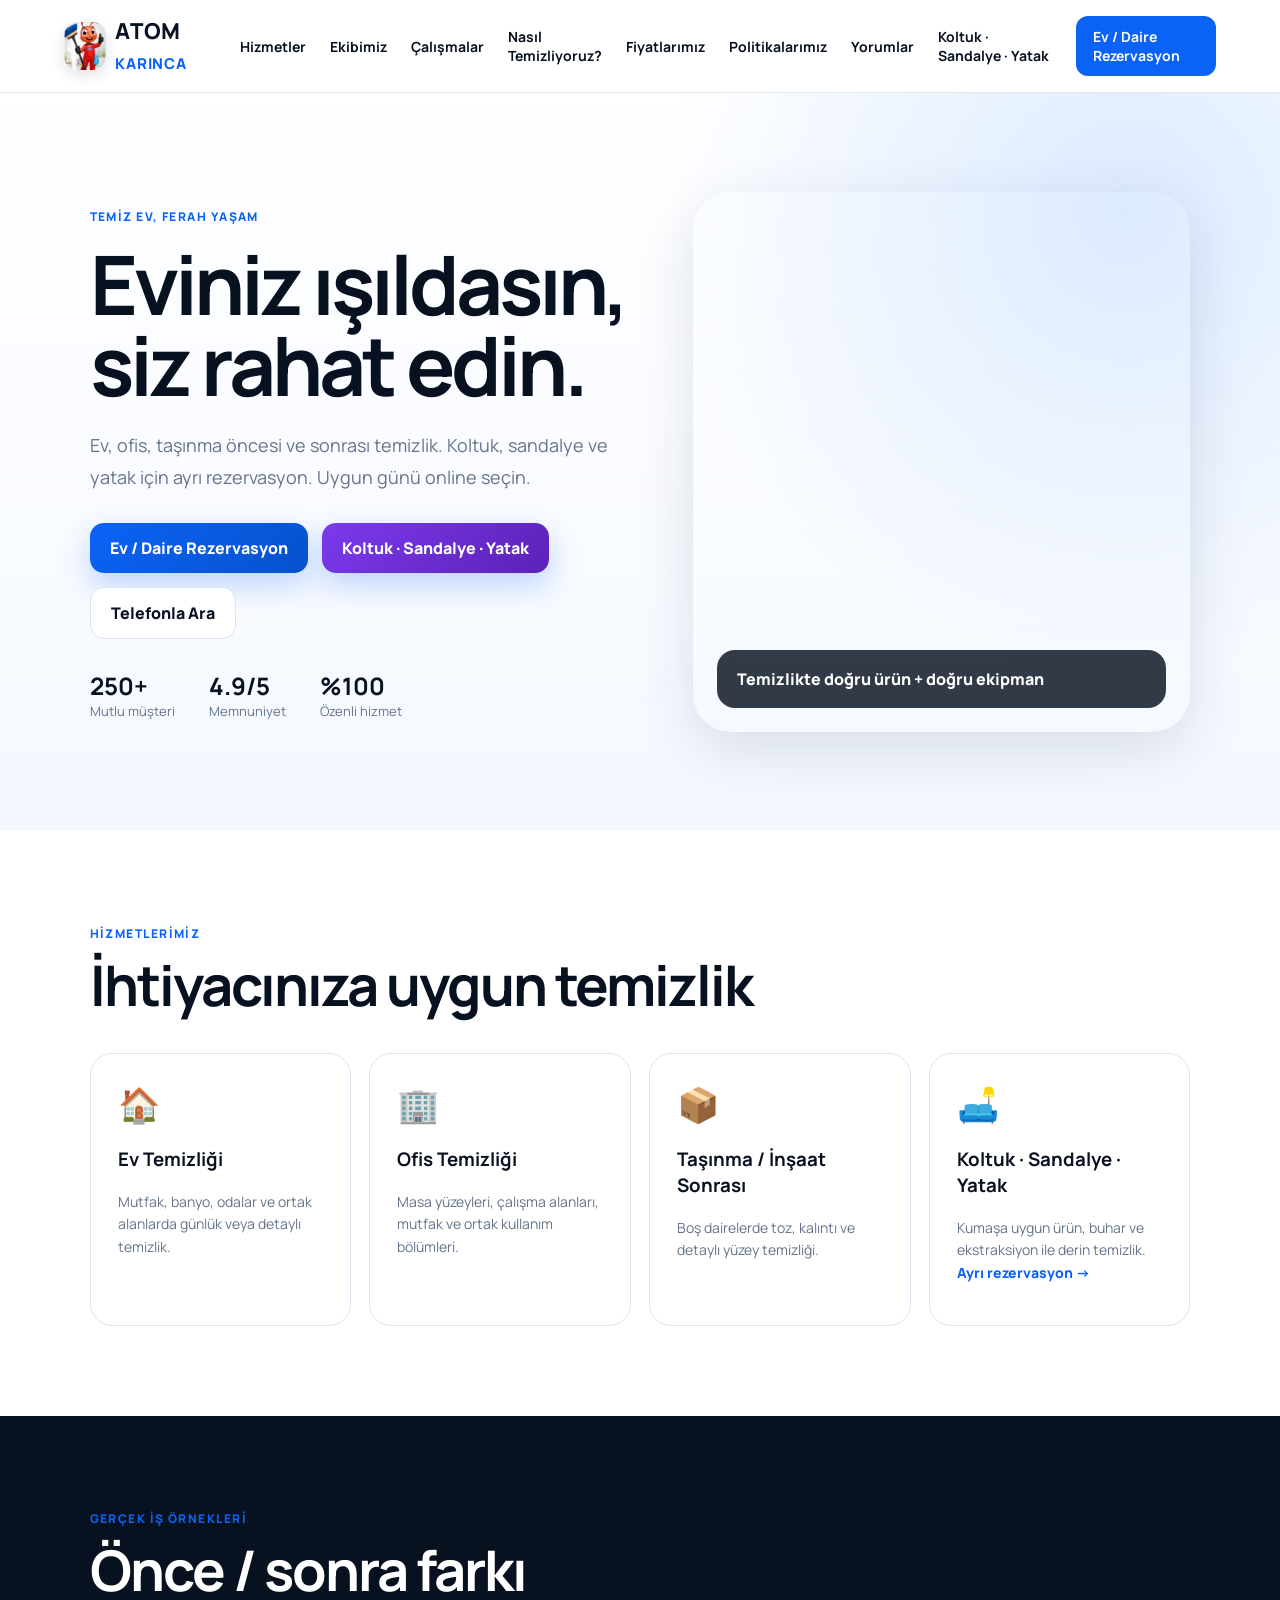
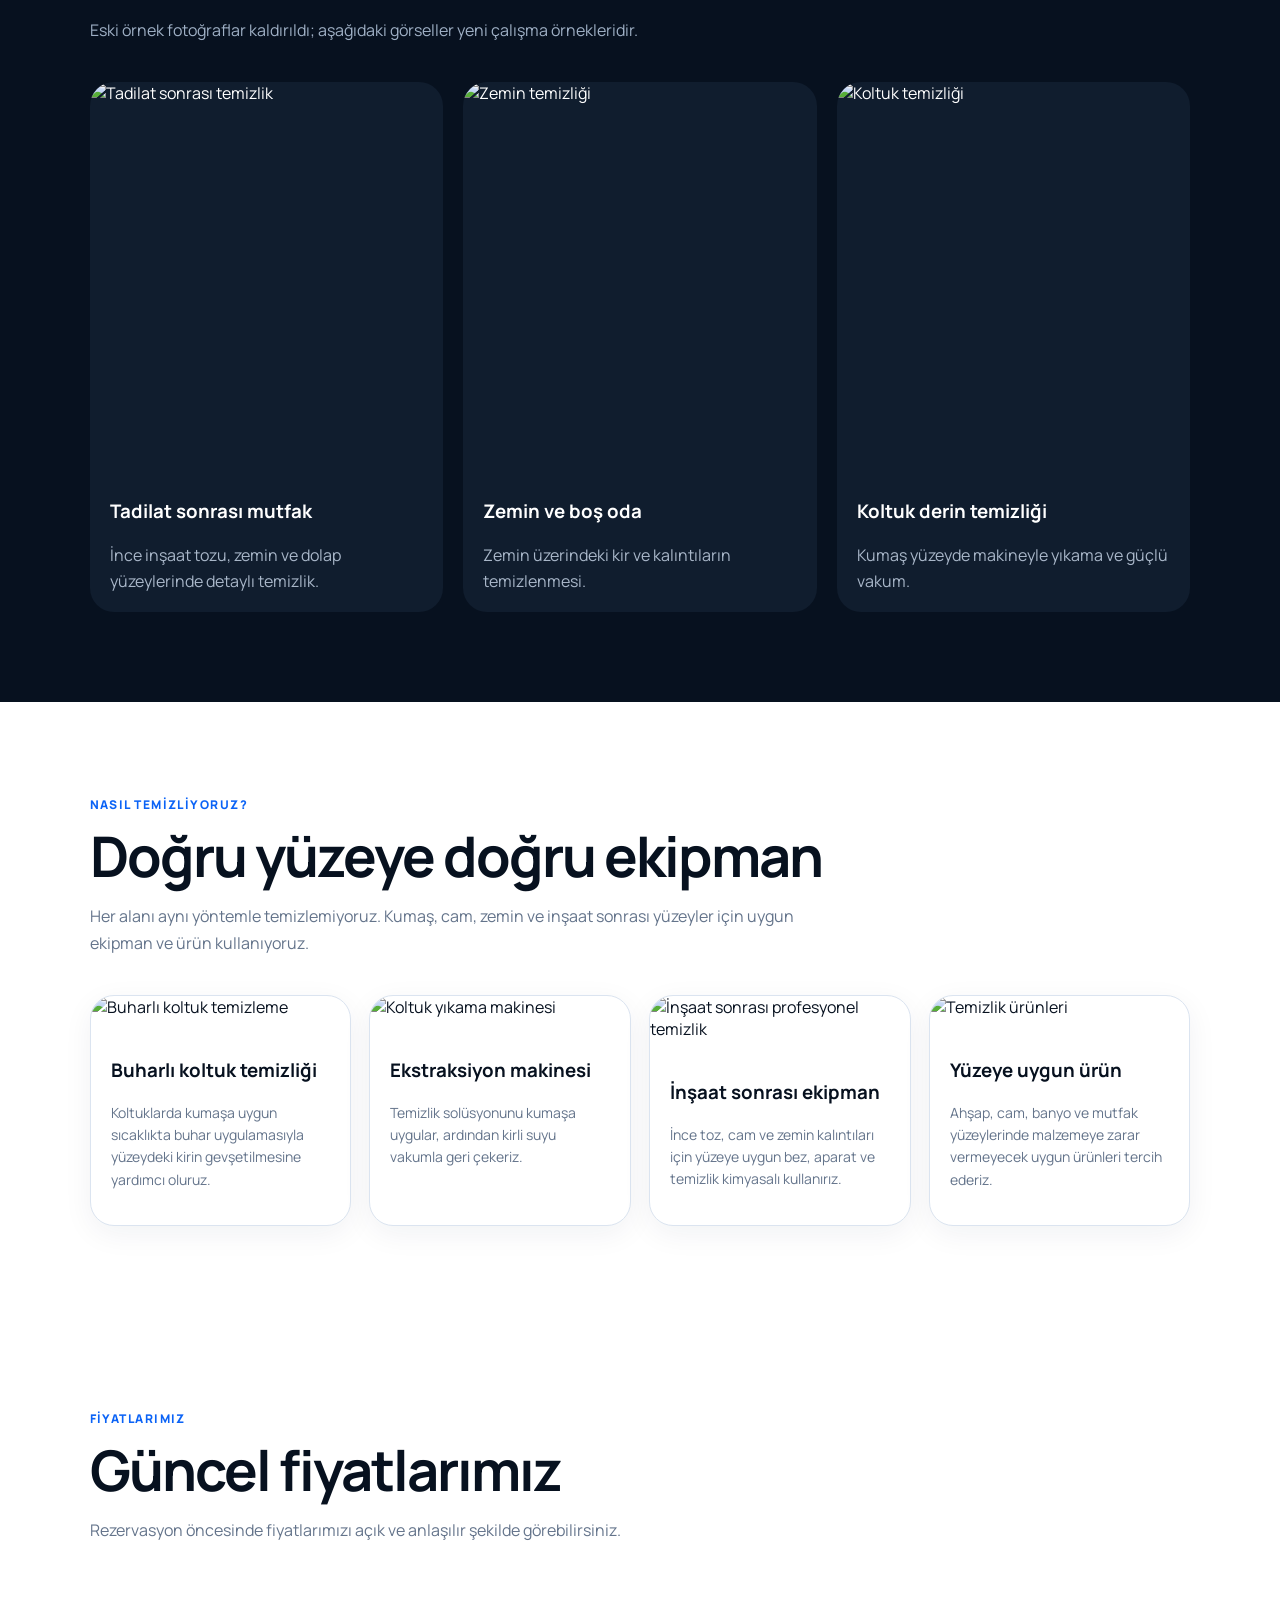
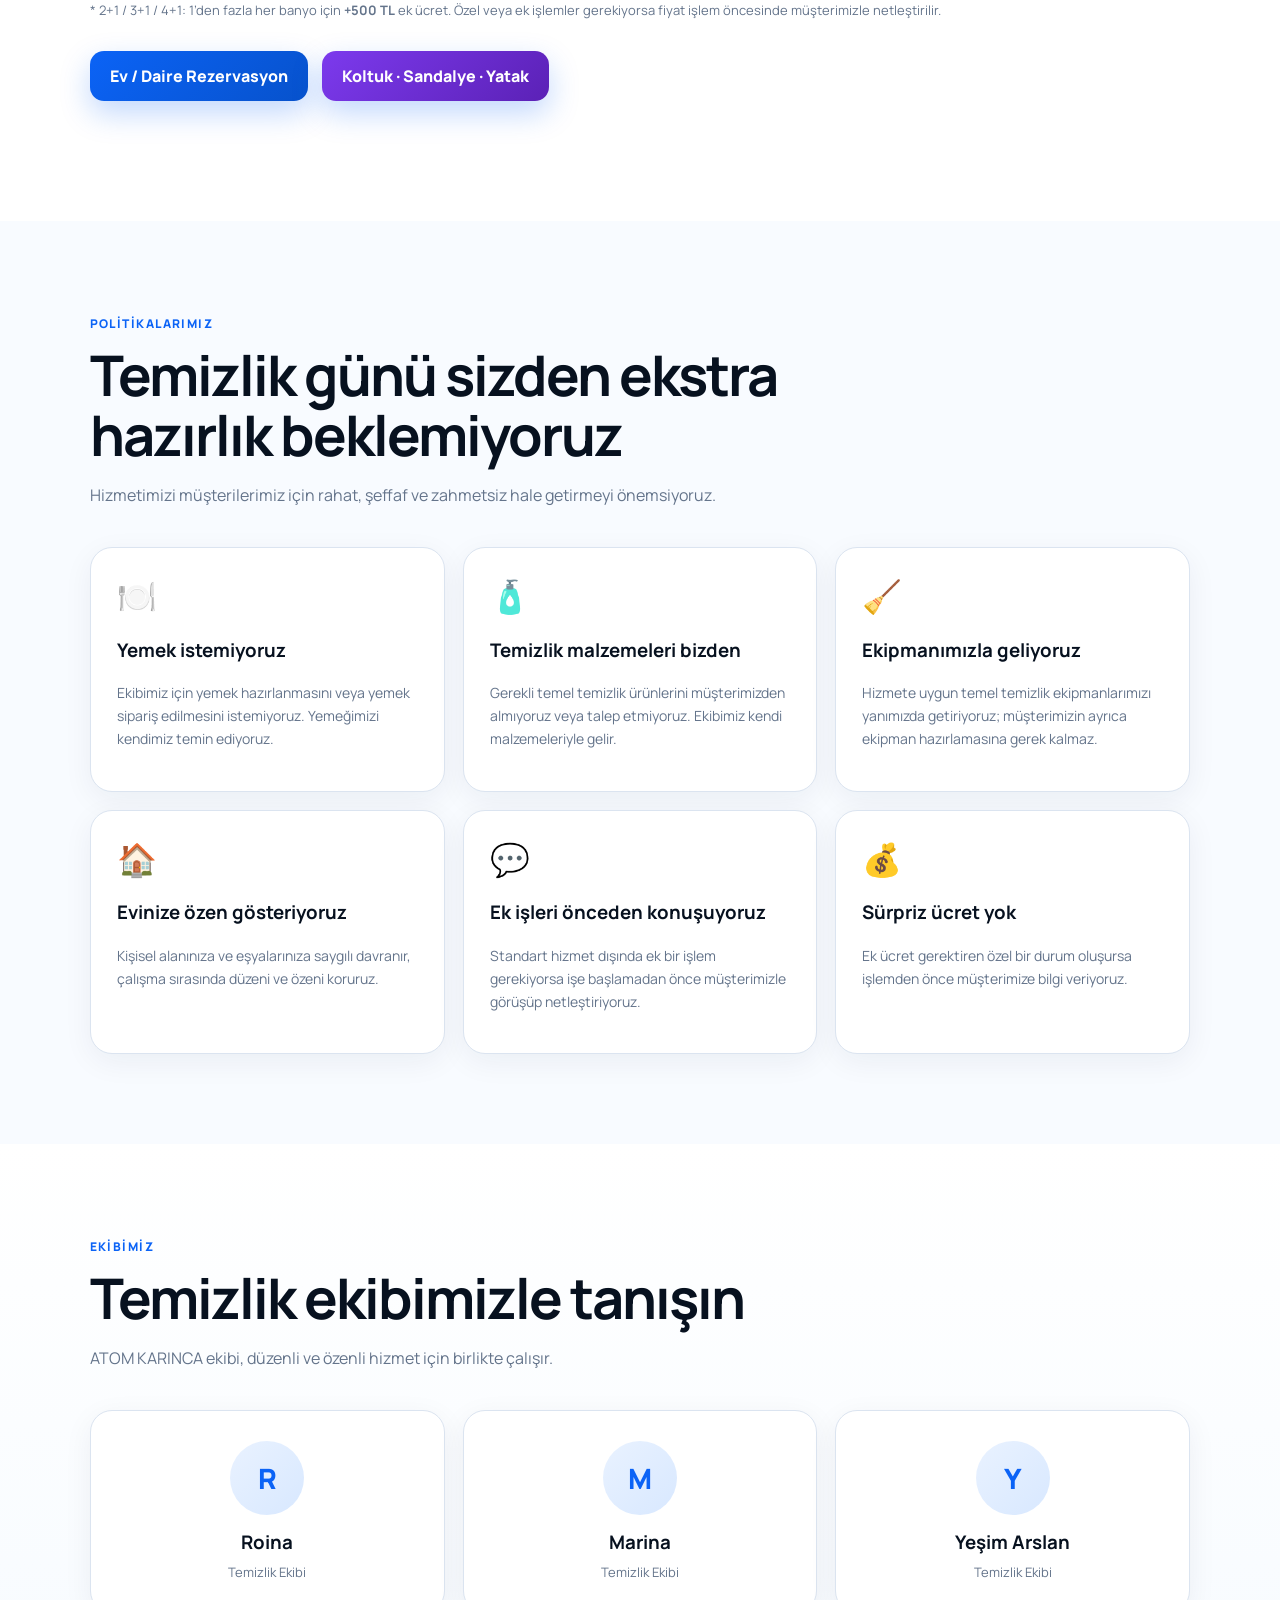
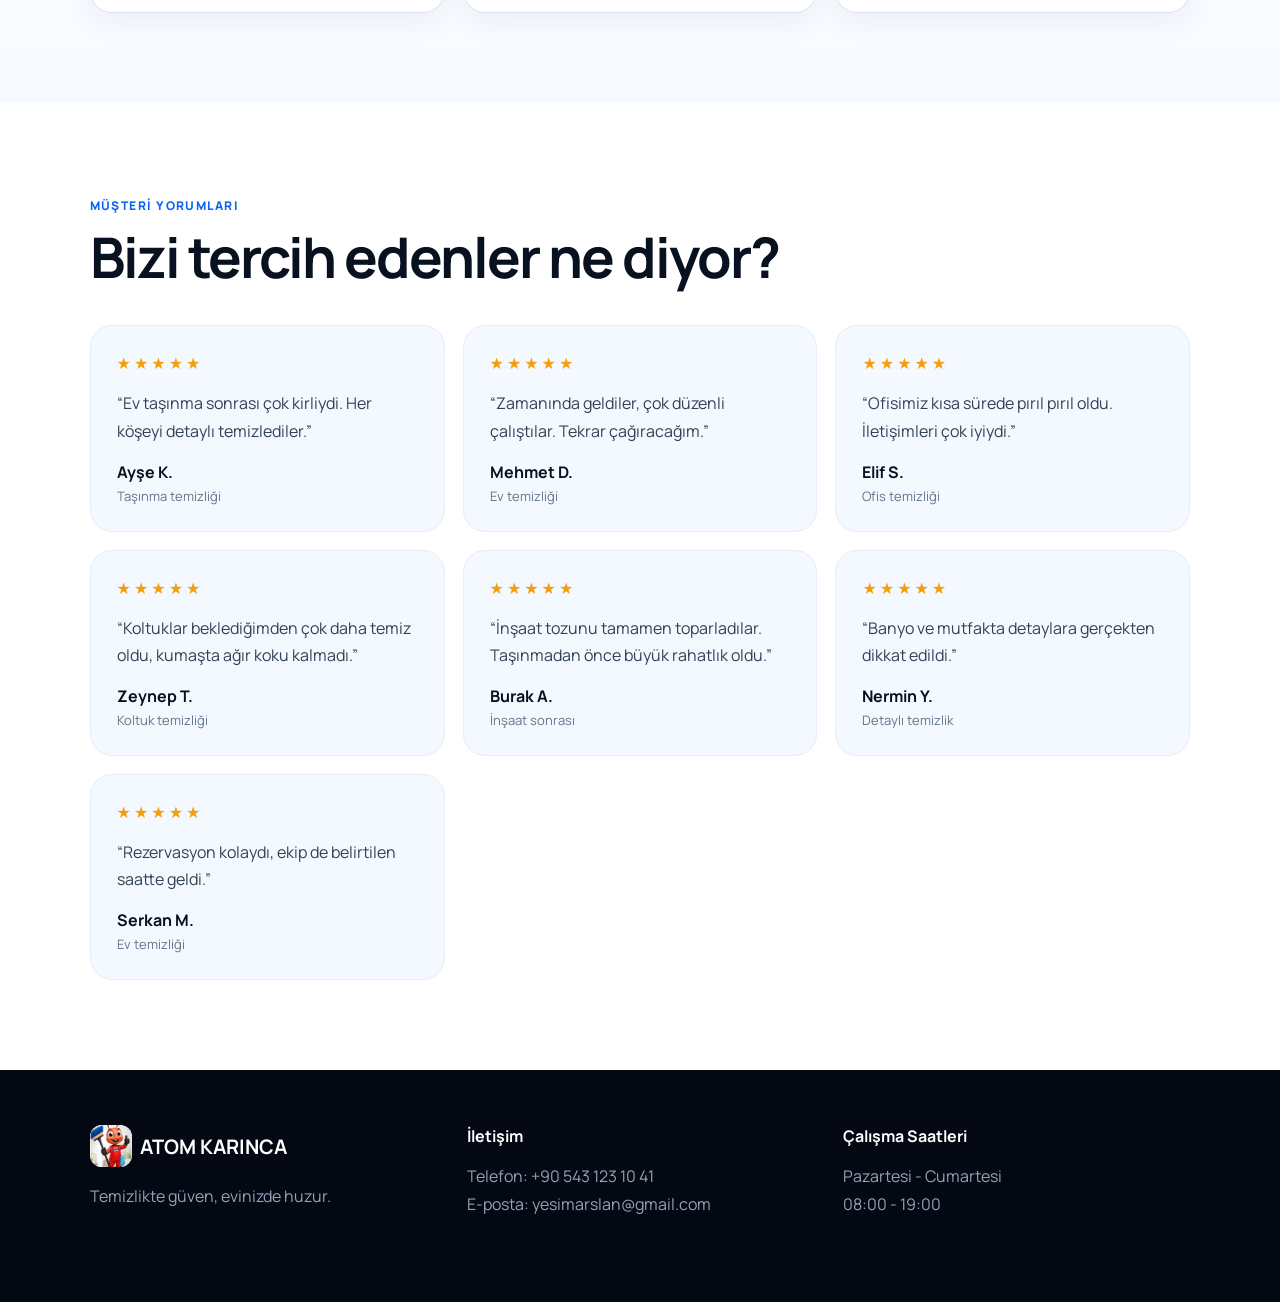
==== index.html @ c6d44c8f "first commit" ====
<!doctype html>
<html lang="tr">
<head>
<meta charset="utf-8"><meta name="viewport" content="width=device-width,initial-scale=1">
<title>ATOM | Profesyonel Temizlik</title>
<link rel="preconnect" href="https://fonts.googleapis.com"><link rel="preconnect" href="https://fonts.gstatic.com" crossorigin>
<link href="https://fonts.googleapis.com/css2?family=Manrope:wght@400;500;600;700;800&display=swap" rel="stylesheet">
<link rel="stylesheet" href="styles.css">
</head>
<body>
<div class="site-loader"><div class="loader-clean"><span class="bubble b1"></span><span class="bubble b2"></span><span class="bubble b3"></span><div class="loader-icon">🫧🧹</div></div><div class="loader-text">ATOM hazırlanıyor</div></div>
<header class="topbar">
<a class="brand" href="index.html"><img class="brand-ant" src="atom-karinca-mascot.png" alt="Karınca maskotu"><span>ATOM <span class="brand-karinca">KARINCA</span></span></a>
<button class="menu-btn" id="menuBtn" type="button" aria-label="Menüyü aç" aria-expanded="false" aria-controls="navMenu"><span class="hamburger-icon">☰</span></button>
<nav id="navMenu"><a href="#hizmetler">Hizmetler</a><a href="#ekibimiz">Ekibimiz</a><a href="#ornekler">Çalışmalar</a><a href="#ekipman">Nasıl Temizliyoruz?</a><a href="#fiyatlar">Fiyatlarımız</a><a href="#politikalar">Politikalarımız</a><a href="#yorumlar">Yorumlar</a><a href="mobilya-rezervasyon.html">Koltuk · Sandalye · Yatak</a><a class="nav-cta" href="rezervasyon.html">Ev / Daire Rezervasyon</a></nav>
</header>

<main>
<section class="hero">
<div>
<span class="eyebrow">Temiz ev, ferah yaşam</span>
<h1>Eviniz ışıldasın, siz rahat edin.</h1>
<p>Ev, ofis, taşınma öncesi ve sonrası temizlik. Koltuk, sandalye ve yatak için ayrı rezervasyon. Uygun günü online seçin.</p>
<div class="hero-actions"><a class="btn primary" href="rezervasyon.html">Ev / Daire Rezervasyon</a><a class="btn primary" href="mobilya-rezervasyon.html" style="background:linear-gradient(135deg,#7c3aed,#5b21b6)">Koltuk · Sandalye · Yatak</a><a class="btn ghost" href="tel:+905431231041">Telefonla Ara</a></div>
<div class="hero-stats"><div><strong>250+</strong><span>Mutlu müşteri</span></div><div><strong>4.9/5</strong><span>Memnuniyet</span></div><div><strong>%100</strong><span>Özenli hizmet</span></div></div>
</div>
<div class="hero-photo"></div>
</section>

<section class="section" id="hizmetler">
<div class="section-head"><span class="eyebrow">Hizmetlerimiz</span><h2>İhtiyacınıza uygun temizlik</h2></div>
<div class="cards">
<article class="service-card"><span>🏠</span><h3>Ev Temizliği</h3><p>Mutfak, banyo, odalar ve ortak alanlarda günlük veya detaylı temizlik.</p></article>
<article class="service-card"><span>🏢</span><h3>Ofis Temizliği</h3><p>Masa yüzeyleri, çalışma alanları, mutfak ve ortak kullanım bölümleri.</p></article>
<article class="service-card"><span>📦</span><h3>Taşınma / İnşaat Sonrası</h3><p>Boş dairelerde toz, kalıntı ve detaylı yüzey temizliği.</p></article>
<article class="service-card"><span>🛋️</span><h3>Koltuk · Sandalye · Yatak</h3><p>Kumaşa uygun ürün, buhar ve ekstraksiyon ile derin temizlik. <a href="mobilya-rezervasyon.html" style="color:var(--blue);font-weight:800">Ayrı rezervasyon →</a></p></article>
</div>
</section>

<section class="section dark" id="ornekler">
<div class="section-head"><span class="eyebrow">Gerçek iş örnekleri</span><h2>Önce / sonra farkı</h2><p>Eski örnek fotoğraflar kaldırıldı; aşağıdaki görseller yeni çalışma örnekleridir.</p></div>
<div class="work-grid" id="dynamicGallery">
<article class="work-card"><img src="https://kocaelidekorasyon.com.tr/wp-content/uploads/tadilat-sonrasi-temizlik-ankara-sr-temizlik-3.jpg" alt="Tadilat sonrası temizlik"><div><h3>Tadilat sonrası mutfak</h3><p>İnce inşaat tozu, zemin ve dolap yüzeylerinde detaylı temizlik.</p></div></article>
<article class="work-card"><img src="https://www.tokattemizlik.com/trex/assets/img/hizmetler/2652721784.jpg" alt="Zemin temizliği"><div><h3>Zemin ve boş oda</h3><p>Zemin üzerindeki kir ve kalıntıların temizlenmesi.</p></div></article>
<article class="work-card"><img src="https://www.asyakoltukyikama.com.tr/wp-content/uploads/2024/10/duzce-mahalle-koltuk-yikama.jpg" alt="Koltuk temizliği"><div><h3>Koltuk derin temizliği</h3><p>Kumaş yüzeyde makineyle yıkama ve güçlü vakum.</p></div></article>
</div>
</section>

<section class="section" id="ekipman">
<div class="section-head"><span class="eyebrow">Nasıl temizliyoruz?</span><h2>Doğru yüzeye doğru ekipman</h2><p>Her alanı aynı yöntemle temizlemiyoruz. Kumaş, cam, zemin ve inşaat sonrası yüzeyler için uygun ekipman ve ürün kullanıyoruz.</p></div>
<div class="method-grid">
<article class="method-card"><img src="https://www.ucnoktatemizlik.com/upload/icerik/buharli-kopuklu-koltuk-yikama-16226280f1f5a8.jpeg" alt="Buharlı koltuk temizleme"><div><h3>Buharlı koltuk temizliği</h3><p>Koltuklarda kumaşa uygun sıcaklıkta buhar uygulamasıyla yüzeydeki kirin gevşetilmesine yardımcı oluruz.</p></div></article>
<article class="method-card"><img src="https://www.asyakoltukyikama.com.tr/wp-content/uploads/2024/10/duzce-mahalle-koltuk-yikama.jpg" alt="Koltuk yıkama makinesi"><div><h3>Ekstraksiyon makinesi</h3><p>Temizlik solüsyonunu kumaşa uygular, ardından kirli suyu vakumla geri çekeriz.</p></div></article>
<article class="method-card"><img src="https://www.denizlimiratemizlik.com.tr/Resimler/insaat-sonrasi-temizlik3.jpg" alt="İnşaat sonrası profesyonel temizlik"><div><h3>İnşaat sonrası ekipman</h3><p>İnce toz, cam ve zemin kalıntıları için yüzeye uygun bez, aparat ve temizlik kimyasalı kullanırız.</p></div></article>
<article class="method-card"><img src="https://www.klineks.com/folder/86/news/big/4-1-dort-adimda-kolay-ev-temizligi-nasil-olur.jpg" alt="Temizlik ürünleri"><div><h3>Yüzeye uygun ürün</h3><p>Ahşap, cam, banyo ve mutfak yüzeylerinde malzemeye zarar vermeyecek uygun ürünleri tercih ederiz.</p></div></article>
</div>
</section>


<section class="section" id="fiyatlar">
<div class="section-head"><span class="eyebrow">Fiyatlarımız</span><h2>Güncel fiyatlarımız</h2><p>Rezervasyon öncesinde fiyatlarımızı açık ve anlaşılır şekilde görebilirsiniz.</p></div>
<div class="price-grid" id="dynamicPriceGrid"></div><p class="price-note">* 2+1 / 3+1 / 4+1: 1’den fazla her banyo için <strong>+500 TL</strong> ek ücret. Özel veya ek işlemler gerekiyorsa fiyat işlem öncesinde müşterimizle netleştirilir.</p>
<div class="hero-actions"><a class="btn primary" href="rezervasyon.html">Ev / Daire Rezervasyon</a><a class="btn primary" href="mobilya-rezervasyon.html" style="background:linear-gradient(135deg,#7c3aed,#5b21b6)">Koltuk · Sandalye · Yatak</a></div></section>

<section class="section policies-section" id="politikalar">
<div class="section-head"><span class="eyebrow">Politikalarımız</span><h2>Temizlik günü sizden ekstra hazırlık beklemiyoruz</h2><p>Hizmetimizi müşterilerimiz için rahat, şeffaf ve zahmetsiz hale getirmeyi önemsiyoruz.</p></div>
<div class="policy-grid">
<article class="policy-card"><span>🍽️</span><h3>Yemek istemiyoruz</h3><p>Ekibimiz için yemek hazırlanmasını veya yemek sipariş edilmesini istemiyoruz. Yemeğimizi kendimiz temin ediyoruz.</p></article>
<article class="policy-card"><span>🧴</span><h3>Temizlik malzemeleri bizden</h3><p>Gerekli temel temizlik ürünlerini müşterimizden almıyoruz veya talep etmiyoruz. Ekibimiz kendi malzemeleriyle gelir.</p></article>
<article class="policy-card"><span>🧹</span><h3>Ekipmanımızla geliyoruz</h3><p>Hizmete uygun temel temizlik ekipmanlarımızı yanımızda getiriyoruz; müşterimizin ayrıca ekipman hazırlamasına gerek kalmaz.</p></article>
<article class="policy-card"><span>🏠</span><h3>Evinize özen gösteriyoruz</h3><p>Kişisel alanınıza ve eşyalarınıza saygılı davranır, çalışma sırasında düzeni ve özeni koruruz.</p></article>
<article class="policy-card"><span>💬</span><h3>Ek işleri önceden konuşuyoruz</h3><p>Standart hizmet dışında ek bir işlem gerekiyorsa işe başlamadan önce müşterimizle görüşüp netleştiriyoruz.</p></article>
<article class="policy-card"><span>💰</span><h3>Sürpriz ücret yok</h3><p>Ek ücret gerektiren özel bir durum oluşursa işlemden önce müşterimize bilgi veriyoruz.</p></article>
</div></section>


<section class="section team-section" id="ekibimiz">
<div class="section-head"><span class="eyebrow">Ekibimiz</span><h2>Temizlik ekibimizle tanışın</h2><p>ATOM KARINCA ekibi, düzenli ve özenli hizmet için birlikte çalışır.</p></div>
<div class="team-grid" id="dynamicTeam">
<article class="team-card"><div class="team-avatar">R</div><h3>Roina</h3><span>Temizlik Ekibi</span></article>
<article class="team-card"><div class="team-avatar">M</div><h3>Marina</h3><span>Temizlik Ekibi</span></article>
<article class="team-card"><div class="team-avatar">Y</div><h3>Yeşim Arslan</h3><span>Temizlik Ekibi</span></article>
</div>
</section>

<section class="section" id="yorumlar">
<div class="section-head"><span class="eyebrow">Müşteri yorumları</span><h2>Bizi tercih edenler ne diyor?</h2></div>
<div class="reviews">
<article><div class="stars">★★★★★</div><p>“Ev taşınma sonrası çok kirliydi. Her köşeyi detaylı temizlediler.”</p><strong>Ayşe K.</strong><span>Taşınma temizliği</span></article>
<article><div class="stars">★★★★★</div><p>“Zamanında geldiler, çok düzenli çalıştılar. Tekrar çağıracağım.”</p><strong>Mehmet D.</strong><span>Ev temizliği</span></article>
<article><div class="stars">★★★★★</div><p>“Ofisimiz kısa sürede pırıl pırıl oldu. İletişimleri çok iyiydi.”</p><strong>Elif S.</strong><span>Ofis temizliği</span></article>
<article><div class="stars">★★★★★</div><p>“Koltuklar beklediğimden çok daha temiz oldu, kumaşta ağır koku kalmadı.”</p><strong>Zeynep T.</strong><span>Koltuk temizliği</span></article>
<article><div class="stars">★★★★★</div><p>“İnşaat tozunu tamamen toparladılar. Taşınmadan önce büyük rahatlık oldu.”</p><strong>Burak A.</strong><span>İnşaat sonrası</span></article>
<article><div class="stars">★★★★★</div><p>“Banyo ve mutfakta detaylara gerçekten dikkat edildi.”</p><strong>Nermin Y.</strong><span>Detaylı temizlik</span></article>
<article><div class="stars">★★★★★</div><p>“Rezervasyon kolaydı, ekip de belirtilen saatte geldi.”</p><strong>Serkan M.</strong><span>Ev temizliği</span></article>
</div>
</section>
</main>

<footer>
<div><strong class="footer-brand"><img class="footer-ant" src="atom-karinca-mascot.png" alt="Karınca maskotu">ATOM KARINCA</strong><p>Temizlikte güven, evinizde huzur.</p></div>
<div><strong>İletişim</strong><p>Telefon: +90 543 123 10 41<br>E-posta: yesimarslan@gmail.com</p></div>
<div><strong>Çalışma Saatleri</strong><p>Pazartesi - Cumartesi<br>08:00 - 19:00</p></div>
</footer>
<script>
const menuBtn=document.getElementById('menuBtn');
const navMenu=document.getElementById('navMenu');
const hamburgerIcon=menuBtn.querySelector('.hamburger-icon');

function setMobileMenu(open){
  navMenu.classList.toggle('open',open);
  menuBtn.classList.toggle('is-open',open);
  hamburgerIcon.textContent=open?'✕':'☰';
  menuBtn.setAttribute('aria-expanded',open?'true':'false');
  menuBtn.setAttribute('aria-label',open?'Menüyü kapat':'Menüyü aç');
}

menuBtn.addEventListener('click',()=>setMobileMenu(!navMenu.classList.contains('open')));
navMenu.querySelectorAll('a').forEach(link=>link.addEventListener('click',()=>setMobileMenu(false)));
document.addEventListener('keydown',e=>{if(e.key==='Escape')setMobileMenu(false)});
</script>
<script src="config.js"></script><script src="effects.js"></script>
<script type="module">
import { initializeApp } from "https://www.gstatic.com/firebasejs/12.17.1/firebase-app.js";
import { getDatabase, ref, onValue } from "https://www.gstatic.com/firebasejs/12.17.1/firebase-database.js";
const app=initializeApp(window.EVA_FIREBASE_CONFIG);
const db=getDatabase(app);
const fmt=v=>new Intl.NumberFormat('tr-TR',{maximumFractionDigits:0}).format(Number(v||0))+' TL';
const escHtml=v=>String(v??'').replace(/[&<>"']/g,c=>({'&':'&amp;','<':'&lt;','>':'&gt;','"':'&quot;',"'":'&#39;'}[c]));
const DEFAULT_PRICE_CARDS=[
  {title:'Ev / Daire',startFrom:true,items:[{name:'1+1',price:6500},{name:'2+1',price:7500},{name:'3+1',price:8500},{name:'4+1',price:10000},{name:'4+1 Dubleks',price:14000}],note:'🚿 2+1, 3+1 veya 4+1 dairelerde <strong>1’den fazla banyo</strong> olursa her ekstra banyo için <strong>+500 TL</strong> ek ücret alınır.'},
  {title:'Koltuk Yıkama',startFrom:false,items:[{name:'Standart koltuk yıkama',price:1500}],note:''},
  {title:'Sandalye',startFrom:false,items:[{name:'Adet başına',price:50}],note:''},
  {title:'Yatak',startFrom:false,items:[{name:'Adet başına',price:750}],note:''},
  {title:'Dolu Ev Temizliği',startFrom:true,items:[{name:'1+1',price:6500},{name:'2+1',price:7500}],note:''}
];
function isAdminNote(text){
  if(!text) return false;
  const s=String(text).toLowerCase();
  return s.includes('yönetici panelinden')||s.includes('yonetici panelinden');
}
function renderPriceCards(cards){
  const grid=document.getElementById('dynamicPriceGrid');
  if(!grid) return;
  // Firebase boş veya geçersizse varsayılanları göster
  let list = Array.isArray(cards) ? cards.filter(c => c && c.title) : [];
  if(!list.length) list = DEFAULT_PRICE_CARDS;
  grid.innerHTML=list.map(card=>{
    const items=Array.isArray(card.items)?card.items.filter(x=>x&&x.name):[];
    const prices=items.map(x=>Number(x.price)||0).filter(n=>n>0);
    const minPrice=prices.length?Math.min(...prices):0;
    let priceHtml='';
    if(card.startFrom&&minPrice>0) priceHtml=`<div class="price">${fmt(minPrice)}’den</div>`;
    else if(items.length===1) priceHtml=`<div class="price">${fmt(items[0].price)}</div>`;
    else if(minPrice>0) priceHtml=`<div class="price">${fmt(minPrice)}’den</div>`;
    let bodyHtml='';
    if(items.length>1) bodyHtml=`<ul>${items.map(it=>`<li>${escHtml(it.name)}: ${fmt(it.price)}</li>`).join('')}</ul>`;
    else if(items.length===1) bodyHtml=`<p>${escHtml(items[0].name)}</p>`;
    const rawNote=(card.note&&String(card.note).trim())||'';
    const noteHtml=(rawNote&&!isAdminNote(rawNote))?`<p class="price-extra-note">${rawNote}</p>`:'';
    return `<article class="price-card"><h3>${escHtml(card.title||'Fiyat')}</h3>${priceHtml}${bodyHtml}${noteHtml}</article>`;
  }).join('');
}
onValue(ref(db,'pricing'),snap=>{
  const p=snap.val()||{};
  renderPriceCards(p.cards);
});
// İlk boyamada varsayılanları göster (Firebase gecikirse boş kalmasın)
renderPriceCards(null);
onValue(ref(db,'siteContent/team'),snap=>{
  const value=snap.val();
  if(!Array.isArray(value)) return;
  const box=document.getElementById('dynamicTeam');
  if(!box) return;
  box.innerHTML=value.map(name=>{
    const safe=escHtml(name);
    const initial=escHtml(String(name||'').trim().charAt(0).toUpperCase() || '?');
    return `<article class="team-card"><div class="team-avatar">${initial}</div><h3>${safe}</h3><span>Temizlik Ekibi</span></article>`;
  }).join('');
});
</script></body></html>
---- styles.css ----
:root{
  --blue:#0b63f6;--blue2:#3b82f6;--ink:#07111f;--muted:#64748b;--line:#dbe4f0;
  --soft:#f4f8ff;--white:#fff;--danger:#e11d48;--warning:#f59e0b;--success:#16a34a;
  --radius:22px;--shadow:0 20px 60px rgba(8,30,66,.12)
}
*{box-sizing:border-box}html{scroll-behavior:smooth}
body{margin:0;font-family:Manrope,system-ui,sans-serif;color:var(--ink);background:#fff}
a{text-decoration:none;color:inherit}button,input,select,textarea{font:inherit}
.topbar{position:sticky;top:0;z-index:20;display:flex;align-items:center;justify-content:space-between;padding:16px clamp(20px,5vw,80px);background:rgba(255,255,255,.94);backdrop-filter:blur(15px);border-bottom:1px solid rgba(219,228,240,.8)}
.brand{display:flex;align-items:center;gap:9px;font-weight:900;font-size:22px;letter-spacing:.04em}.brand-ant{width:48px;height:48px;object-fit:cover;object-position:50% 34%;border-radius:14px;background:#fff;box-shadow:0 5px 14px rgba(8,30,66,.12)}
.topbar nav{display:flex;align-items:center;gap:24px;font-weight:700;font-size:14px}
.nav-cta{padding:11px 17px;border-radius:12px;background:var(--blue);color:#fff}.menu-btn{display:none;border:0;background:transparent;font-size:25px}
.hero{min-height:82vh;display:grid;grid-template-columns:1.05fr .95fr;align-items:center;gap:54px;padding:70px clamp(22px,7vw,110px);background:radial-gradient(circle at 88% 16%,#dceaff 0,transparent 36%),linear-gradient(180deg,#fff,#f4f8ff)}
.hero h1{font-size:clamp(44px,7vw,82px);line-height:.99;margin:18px 0 24px;letter-spacing:-4px;max-width:800px}.hero p{font-size:18px;line-height:1.75;color:var(--muted);max-width:690px}
.eyebrow{display:inline-block;color:var(--blue);font-weight:800;letter-spacing:.12em;text-transform:uppercase;font-size:12px}
.hero-actions{display:flex;gap:14px;flex-wrap:wrap;margin:30px 0}.btn{display:inline-flex;align-items:center;justify-content:center;border:0;border-radius:14px;padding:14px 20px;font-weight:800;cursor:pointer}
.primary{background:linear-gradient(135deg,var(--blue),#0752cc);color:#fff;box-shadow:0 12px 30px rgba(11,99,246,.25)}.ghost{background:#fff;border:1px solid var(--line);color:var(--ink)}.full{width:100%}
.hero-stats{display:flex;gap:34px;flex-wrap:wrap;margin-top:30px}.hero-stats div{display:flex;flex-direction:column}.hero-stats strong{font-size:24px}.hero-stats span{font-size:13px;color:var(--muted)}
.hero-photo{min-height:540px;border-radius:38px;background:url('https://www.klineks.com/folder/86/news/big/4-1-dort-adimda-kolay-ev-temizligi-nasil-olur.jpg') center/cover;box-shadow:var(--shadow);position:relative;overflow:hidden}
.hero-photo:after{content:"Temizlikte doğru ürün + doğru ekipman";position:absolute;left:24px;right:24px;bottom:24px;padding:18px 20px;background:rgba(7,17,31,.82);backdrop-filter:blur(8px);border-radius:18px;color:#fff;font-weight:800}
.section{padding:90px clamp(22px,7vw,110px)}.section-head{max-width:760px;margin-bottom:38px}.section-head h2,.page-head h1,.admin-shell h1{font-size:clamp(34px,5vw,56px);line-height:1.08;margin:12px 0 14px;letter-spacing:-2px}.section-head p,.page-head p{color:var(--muted);line-height:1.7}
.cards{display:grid;grid-template-columns:repeat(4,1fr);gap:18px}.service-card{padding:27px;border:1px solid var(--line);border-radius:var(--radius);background:#fff}.service-card span{font-size:34px}.service-card p{color:var(--muted);line-height:1.6;font-size:14px}
.dark{background:#07111f;color:#fff}.dark .section-head p{color:#9fb0c5}
.work-grid{display:grid;grid-template-columns:repeat(3,1fr);gap:20px}.work-card{background:#101d2e;border-radius:24px;overflow:hidden}.work-card img{width:100%;height:380px;object-fit:cover;display:block}.work-card div{padding:18px 20px}.work-card p{color:#a9b7c9;line-height:1.6;margin-bottom:0}
.method-grid{display:grid;grid-template-columns:repeat(4,1fr);gap:18px}.method-card{border:1px solid var(--line);border-radius:24px;overflow:hidden;background:#fff;box-shadow:0 8px 30px rgba(8,30,66,.06)}.method-card img{width:100%;height:220px;object-fit:cover}.method-card div{padding:20px}.method-card p{color:var(--muted);line-height:1.6;font-size:14px}
.reviews{display:grid;grid-template-columns:repeat(3,1fr);gap:18px}.reviews article{padding:26px;border-radius:var(--radius);background:var(--soft);border:1px solid #e5edfa}.reviews p{line-height:1.7;color:#334155}.reviews strong,.reviews span{display:block}.reviews span{margin-top:4px;color:var(--muted);font-size:13px}.stars{color:#f59e0b;letter-spacing:3px}
footer{position:relative;display:grid;grid-template-columns:repeat(3,1fr);gap:30px;padding:55px clamp(22px,7vw,110px) 68px;background:#030812;color:#fff}footer p{color:#94a3b8;line-height:1.7}
.admin-secret-link{display:block;width:max-content;margin-top:10px;font-size:9px;color:#64748b;opacity:.24;letter-spacing:.03em}.admin-secret-link:hover{opacity:.8;color:#94a3b8}
.page-head{padding:58px clamp(22px,7vw,110px) 20px;background:linear-gradient(180deg,#f4f8ff,#fff)}
.booking-section{padding:30px clamp(22px,7vw,110px) 90px}.booking-layout{display:grid;grid-template-columns:.9fr 1.1fr;gap:44px;align-items:start}
.calendar-box,.booking-form,.admin-shell{background:#fff;border:1px solid var(--line);border-radius:28px;padding:24px;box-shadow:var(--shadow)}
.calendar-head{display:flex;justify-content:space-between;align-items:center;margin-bottom:18px}.calendar-head button{width:40px;height:40px;border:0;border-radius:12px;background:var(--soft);cursor:pointer;font-size:26px}
.weekdays,.calendar-grid{display:grid;grid-template-columns:repeat(7,1fr);gap:7px}.weekdays span{text-align:center;color:var(--muted);font-size:12px;font-weight:800;padding:8px 0}
.day{aspect-ratio:1;display:grid;place-items:center;border:1px solid var(--line);border-radius:12px;background:#fff;cursor:pointer;font-weight:800;font-size:14px}.day.empty{border:0;cursor:default}.day.disabled{opacity:.28;cursor:not-allowed}
.day:not(.empty):not(.disabled):not(.booked):not(.pending):not(.selected){background:#dcfce7;color:#166534;border:2px solid #86efac}
.day.booked{background:#dc2626;color:#fff;border:2px solid #b91c1c;cursor:not-allowed;box-shadow:0 4px 12px rgba(220,38,38,.28)}.day.pending{background:#f59e0b;color:#fff;border:2px solid #d97706;box-shadow:0 3px 9px rgba(245,158,11,.22)}.day.selected{background:var(--blue);color:#fff;border-color:var(--blue)}
.legend{display:flex;gap:16px;flex-wrap:wrap;margin-top:18px;color:var(--muted);font-size:12px}.legend span{display:flex;align-items:center;gap:6px}.legend i{width:10px;height:10px;border-radius:50%}.available-dot{background:#16a34a}.pending-dot{background:var(--warning)}.booked-dot{background:#dc2626}
.booking-form h3{margin-top:0;font-size:24px}.selected-date{padding:14px;border-radius:13px;background:var(--soft);color:var(--blue);font-weight:800;margin-bottom:18px}.form-row{display:grid;grid-template-columns:1fr 1fr;gap:14px}
.booking-form label{display:flex;flex-direction:column;gap:8px;font-size:13px;font-weight:800;margin-bottom:14px}.booking-form input,.booking-form select,.booking-form textarea,.admin-search input{width:100%;border:1px solid var(--line);border-radius:12px;padding:13px 14px;outline:none;background:#fff}.booking-form input:focus,.booking-form select:focus,.booking-form textarea:focus,.admin-search input:focus{border-color:var(--blue);box-shadow:0 0 0 3px rgba(11,99,246,.1)}
.consent{flex-direction:row!important;align-items:flex-start;font-weight:500!important;color:var(--muted)}.consent input{width:auto!important;margin-top:3px}.form-message{font-weight:800;font-size:14px}
.admin-page{min-height:100vh;background:#07111f;padding:55px clamp(20px,7vw,110px)}.admin-shell{max-width:1100px;margin:auto}.admin-top{display:flex;align-items:center;justify-content:space-between;gap:16px}.admin-filters{display:flex;gap:8px;overflow:auto;margin:18px 0}.admin-filters button{border:1px solid var(--line);background:#fff;padding:10px 14px;border-radius:999px;cursor:pointer;font-weight:700;white-space:nowrap}.admin-filters button.active{background:var(--blue);color:#fff;border-color:var(--blue)}
.admin-search{margin:16px 0 20px}.admin-bookings{display:grid;gap:10px}.booking-summary{border:1px solid var(--line);border-radius:16px;background:#fff;overflow:hidden}.booking-summary summary{list-style:none;cursor:pointer;padding:15px 17px;display:grid;grid-template-columns:1.3fr 1fr .8fr auto;gap:12px;align-items:center}.booking-summary summary::-webkit-details-marker{display:none}.booking-summary[open] summary{background:#f8fbff}.booking-detail{padding:0 17px 17px;border-top:1px solid var(--line)}.booking-detail-grid{display:grid;grid-template-columns:repeat(2,1fr);gap:8px 16px;color:#475569;font-size:13px;margin:14px 0}.status{font-size:10px;font-weight:900;padding:7px 9px;border-radius:999px;height:max-content}.status.pending{background:#fffbeb;color:#b45309}.status.approved{background:#ecfdf5;color:#15803d}.status.rejected{background:#fff1f2;color:#be123c}.booking-actions{display:flex;gap:8px}.booking-actions button{border:0;padding:9px 12px;border-radius:10px;font-weight:800;cursor:pointer}.approve{background:#dcfce7;color:#166534}.reject{background:#ffe4e6;color:#9f1239}
.login-card{text-align:center;padding:35px}.login-card p{color:var(--muted)}.google{background:#111827;color:#fff}
.note{font-size:12px;color:var(--muted);line-height:1.6}
@media(max-width:980px){.cards,.method-grid{grid-template-columns:repeat(2,1fr)}.work-grid,.reviews{grid-template-columns:1fr}.booking-layout,.hero{grid-template-columns:1fr}.hero-photo{min-height:430px}.work-card img{height:auto}}
@media(max-width:720px){.menu-btn{display:block}.topbar nav{display:none;position:absolute;top:72px;left:16px;right:16px;flex-direction:column;align-items:stretch;padding:18px;background:#fff;border:1px solid var(--line);border-radius:18px;box-shadow:var(--shadow)}.topbar nav.open{display:flex}.hero h1{letter-spacing:-2px}.cards,.method-grid,.form-row{grid-template-columns:1fr}.section{padding:68px 20px}.page-head{padding-left:20px;padding-right:20px}.booking-section{padding-left:20px;padding-right:20px}.booking-summary summary{grid-template-columns:1fr auto}.booking-summary summary .summary-service,.booking-summary summary .summary-date{grid-column:1/-1}.booking-detail-grid{grid-template-columns:1fr}footer{grid-template-columns:1fr}}


/* V5 — motion, pricing & loading */
.site-loader{
  position:fixed;inset:0;z-index:9999;display:grid;place-items:center;
  background:linear-gradient(145deg,#f8fbff,#eaf3ff);
  transition:opacity .55s ease,visibility .55s ease;
}
.site-loader.hide{opacity:0;visibility:hidden}
.loader-clean{
  width:150px;height:150px;border-radius:38px;background:#fff;box-shadow:0 30px 70px rgba(8,30,66,.18);
  display:grid;place-items:center;position:relative;transform-style:preserve-3d;animation:loaderFloat 1.8s ease-in-out infinite;
}
.loader-clean .bubble{position:absolute;border-radius:50%;background:#bfdbfe;animation:bubble 1.7s ease-in-out infinite}
.loader-clean .b1{width:20px;height:20px;left:25px;top:25px}.loader-clean .b2{width:13px;height:13px;right:28px;top:43px;animation-delay:.3s}.loader-clean .b3{width:28px;height:28px;right:22px;bottom:22px;animation-delay:.6s}
.loader-icon{font-size:54px;filter:drop-shadow(0 10px 12px rgba(11,99,246,.18))}
.loader-text{position:absolute;top:calc(50% + 105px);font-weight:800;color:#0b63f6;letter-spacing:.08em;font-size:12px;text-transform:uppercase}
@keyframes loaderFloat{50%{transform:translateY(-10px) rotateX(8deg) rotateY(-8deg)}}@keyframes bubble{50%{transform:translateY(-14px) scale(1.15);opacity:.55}}

.reveal{opacity:0;transform:translateY(34px) scale(.985);transition:opacity .75s ease,transform .75s cubic-bezier(.2,.8,.2,1)}
.reveal.visible{opacity:1;transform:none}
.service-card,.method-card,.work-card,.reviews article,.price-card{transform-style:preserve-3d;transition:transform .3s ease,box-shadow .3s ease}
.service-card:hover,.method-card:hover,.work-card:hover,.reviews article:hover,.price-card:hover{
  transform:perspective(900px) translateY(-8px) rotateX(2deg) rotateY(-2deg);
  box-shadow:0 25px 55px rgba(8,30,66,.15)
}
.hero-photo{animation:heroBreath 7s ease-in-out infinite}
@keyframes heroBreath{50%{transform:translateY(-8px) scale(1.01)}}

.price-grid{display:grid;grid-template-columns:repeat(3,1fr);gap:18px}
.price-card{border:1px solid var(--line);border-radius:24px;padding:24px;background:#fff;box-shadow:0 10px 30px rgba(8,30,66,.06)}
.price-card .price{font-size:30px;font-weight:900;color:var(--blue);margin:12px 0}.price-card p,.price-card li{color:var(--muted);line-height:1.55;font-size:14px}.price-card ul{padding-left:18px;margin-bottom:0}
.price-note{margin-top:18px;font-size:13px;color:var(--muted);line-height:1.6}
.live-price{padding:16px 18px;border:1px solid #bfdbfe;background:#eff6ff;border-radius:16px;margin:8px 0 18px}
.live-price strong{display:block;font-size:25px;color:var(--blue);margin-top:4px}.live-price small{color:var(--muted)}
.success-price{margin-top:12px;padding:16px;border-radius:14px;background:#ecfdf5;border:1px solid #bbf7d0;color:#166534;font-weight:800}
.scroll-progress{position:fixed;left:0;top:0;height:3px;width:0;background:linear-gradient(90deg,#0b63f6,#60a5fa);z-index:9998}
@media(max-width:980px){.price-grid{grid-template-columns:1fr 1fr}}
@media(max-width:720px){.price-grid{grid-template-columns:1fr}.site-loader .loader-clean{width:130px;height:130px}}


/* V7 mobile polish */
@media(max-width:720px){
  body{overflow-x:hidden}
  .topbar{padding:12px 14px}
  .brand{font-size:17px}
  .brand-mark{width:36px;height:36px;border-radius:11px}
  .topbar nav{top:64px;left:10px;right:10px;gap:10px}
  .hero{padding:38px 16px 46px;gap:26px;min-height:auto}
  .hero h1{font-size:44px;line-height:1.02;margin:14px 0 18px}
  .hero p{font-size:16px;line-height:1.6}
  .hero-photo{min-height:300px;border-radius:24px}
  .hero-photo:after{left:14px;right:14px;bottom:14px;padding:13px 15px;font-size:13px}
  .hero-stats{display:grid;grid-template-columns:repeat(3,1fr);gap:10px}
  .hero-stats strong{font-size:19px}
  .hero-stats span{font-size:11px}
  .section,.booking-section,.page-head,.admin-page{padding-left:14px;padding-right:14px}
  .section{padding-top:56px;padding-bottom:56px}
  .section-head h2,.page-head h1,.admin-shell h1{font-size:34px;letter-spacing:-1.3px}
  .service-card,.method-card,.work-card,.reviews article,.price-card{border-radius:18px}
  .method-card img{height:200px}
  .work-card img{height:260px}
  .booking-layout{gap:22px}
  .calendar-box,.booking-form,.admin-shell{padding:16px;border-radius:20px}
  .weekdays,.calendar-grid{gap:5px}
  .day{font-size:13px;border-radius:10px}
  .calendar-head button{width:36px;height:36px}
  .booking-form h3{font-size:22px}
  .booking-form input,.booking-form select,.booking-form textarea,.admin-search input{padding:12px}
  .btn{padding:13px 16px}
  footer{padding:42px 18px 58px;gap:20px}
  .booking-summary summary{padding:13px}
  .booking-detail{padding:0 13px 13px}
}
@media(max-width:420px){
  .hero h1{font-size:38px}
  .hero-stats{grid-template-columns:1fr}
  .calendar-box{padding:12px}
  .weekdays span{font-size:10px}
  .day{font-size:12px}
  .legend{gap:10px;font-size:11px}
}

/* ATOM brand + secure admin login */
.footer-brand{display:flex;align-items:center;gap:8px;font-size:20px}.footer-ant{width:42px;height:42px;object-fit:cover;object-position:50% 34%;border-radius:12px;background:#fff}.admin-mascot{width:110px;height:140px;object-fit:cover;object-position:50% 30%;border-radius:24px;margin:0 auto 16px;display:block;box-shadow:0 14px 32px rgba(8,30,66,.12)}#adminPassword{width:100%;border:1px solid var(--line);border-radius:12px;padding:13px 14px;margin:10px 0 12px;outline:none}#adminPassword:focus{border-color:var(--blue);box-shadow:0 0 0 3px rgba(11,99,246,.1)}.login-error{min-height:20px;color:#be123c!important;font-size:13px;font-weight:800}.login-card{max-width:520px;margin:auto}

.policy-grid{display:grid;grid-template-columns:repeat(3,1fr);gap:18px}.policies-section{background:#f8fbff}.policy-card{padding:26px;border:1px solid var(--line);border-radius:var(--radius);background:#fff;box-shadow:0 8px 30px rgba(8,30,66,.06)}.policy-card span{font-size:32px}.policy-card p{color:var(--muted);line-height:1.65;font-size:14px}@media(max-width:980px){.policy-grid{grid-template-columns:repeat(2,1fr)}}@media(max-width:720px){.policy-grid{grid-template-columns:1fr}}

/* ATOM KARINCA — ekip ve yönetim güncellemesi */
.brand-karinca{color:var(--blue);font-size:.68em;letter-spacing:.06em}
.team-section{background:linear-gradient(180deg,#fff,#f7fbff)}
.team-grid{display:grid;grid-template-columns:repeat(3,1fr);gap:18px}
.team-card{text-align:center;padding:30px 20px;border:1px solid var(--line);border-radius:var(--radius);background:#fff;box-shadow:0 8px 30px rgba(8,30,66,.06)}
.team-avatar,.team-mini-avatar{display:grid;place-items:center;border-radius:50%;background:linear-gradient(135deg,#e9f2ff,#d8e8ff);color:var(--blue);font-weight:900}
.team-avatar{width:74px;height:74px;margin:0 auto 14px;font-size:28px}.team-card h3{margin:8px 0 5px}.team-card span{color:var(--muted);font-size:13px}
.admin-content-grid{display:grid;grid-template-columns:1fr 1fr;gap:18px;margin:24px 0}
.admin-manage-card{border:1px solid var(--line);border-radius:20px;padding:20px;background:#f8fbff}
.manage-head{display:flex;justify-content:space-between;gap:12px;align-items:center;margin-bottom:15px}.manage-head h2,.admin-section-title h2{margin:5px 0;font-size:24px}.manage-head small{color:var(--muted)}
.admin-team-list{display:grid;gap:8px}.admin-team-row{display:grid;grid-template-columns:38px 1fr auto;align-items:center;gap:10px;padding:10px;background:#fff;border:1px solid var(--line);border-radius:13px}.team-mini-avatar{width:38px;height:38px}
.delete-mini,.delete-photo{border:0;background:#ffe4e6;color:#be123c;font-weight:900;cursor:pointer}.delete-mini{padding:8px 11px;border-radius:9px}
.admin-gallery-list{display:grid;grid-template-columns:repeat(3,1fr);gap:9px}.admin-gallery-item{position:relative;border-radius:12px;overflow:hidden;background:#fff;min-height:95px;border:1px solid var(--line)}.admin-gallery-item img{width:100%;height:110px;object-fit:cover;display:block}.delete-photo{position:absolute;right:7px;top:7px;width:30px;height:30px;border-radius:50%;font-size:20px}
.upload-btn{cursor:pointer}.admin-section-title{margin-top:28px}
.admin-mascot{max-width:180px;border-radius:24px;display:block;margin:0 auto 15px}
@media(max-width:980px){.team-grid{grid-template-columns:repeat(2,1fr)}.admin-content-grid{grid-template-columns:1fr}}
@media(max-width:720px){.team-grid{grid-template-columns:1fr}.admin-gallery-list{grid-template-columns:repeat(2,1fr)}.manage-head{align-items:flex-start;flex-direction:column}}

/* Admin canlı fiyat yönetimi */
.admin-price-panel{margin:26px 0 34px;padding:22px;border:1px solid var(--line);border-radius:20px;background:#f8fbff}
.admin-price-panel .admin-section-title h2{margin:6px 0 8px}
.admin-price-grid{display:grid;grid-template-columns:repeat(4,1fr);gap:12px;margin:18px 0}
.admin-price-grid label{display:flex;flex-direction:column;gap:7px;font-size:12px;font-weight:800}
.admin-price-grid input{width:100%;border:1px solid var(--line);border-radius:12px;padding:12px;background:#fff}
#priceSaveMessage{margin-left:12px;font-weight:800}
@media(max-width:900px){.admin-price-grid{grid-template-columns:repeat(2,1fr)}}
@media(max-width:520px){.admin-price-grid{grid-template-columns:1fr}#priceSaveMessage{display:block;margin:10px 0 0}}


/* Yönetici paneli: yan menü + tek bölüm görünümü + ekip yönetimi */
.admin-dashboard{
  display:grid;
  grid-template-columns:210px minmax(0,1fr);
  gap:24px;
  align-items:start;
  margin-top:24px;
}
.admin-side-menu{
  position:sticky;
  top:20px;
  display:flex;
  flex-direction:column;
  gap:8px;
  padding:10px;
  background:#f8fbff;
  border:1px solid var(--line);
  border-radius:18px;
}
.admin-menu-btn{
  width:100%;
  display:flex;
  align-items:center;
  gap:10px;
  border:0;
  border-radius:12px;
  padding:13px 14px;
  background:transparent;
  color:#334155;
  cursor:pointer;
  font-weight:800;
  text-align:left;
}
.admin-menu-btn:hover{background:#eef5ff}
.admin-menu-btn.active{background:var(--blue);color:#fff;box-shadow:0 8px 20px rgba(11,99,246,.18)}
.admin-content-panel{display:none}
.admin-content-panel.active{display:block}
.admin-panel-content{min-width:0}
.admin-content-panel{
  border:1px solid var(--line);
  border-radius:20px;
  padding:22px;
  background:#fff;
}
.admin-price-panel{margin:0;padding:0;border:0;background:transparent}

.team-admin-add{
  display:grid;
  grid-template-columns:minmax(0,1fr) auto;
  gap:10px;
  margin:18px 0 8px;
}
.team-admin-add input{
  width:100%;
  border:1px solid var(--line);
  border-radius:12px;
  padding:13px 14px;
  outline:none;
}
.team-admin-add input:focus{
  border-color:var(--blue);
  box-shadow:0 0 0 3px rgba(11,99,246,.1)
}
.admin-team-list{display:grid;gap:10px;margin-top:18px}
.admin-team-row{
  display:flex;
  align-items:center;
  justify-content:space-between;
  gap:14px;
  padding:13px 14px;
  border:1px solid var(--line);
  border-radius:14px;
  background:#fff;
}
.admin-team-person{display:flex;align-items:center;gap:10px;min-width:0}
.admin-team-avatar{
  width:38px;height:38px;border-radius:50%;
  display:grid;place-items:center;
  background:#eff6ff;color:var(--blue);
  font-weight:900;flex:0 0 auto;
}
.admin-team-person strong{overflow-wrap:anywhere}
.team-remove-btn{
  border:0;
  border-radius:10px;
  padding:9px 12px;
  background:#ffe4e6;
  color:#9f1239;
  font-weight:800;
  cursor:pointer;
}

@media(max-width:760px){
  .admin-page{padding:18px 12px}
  .admin-shell{padding:14px;border-radius:20px}
  .admin-top{align-items:flex-start}
  .admin-top h1{font-size:30px;letter-spacing:-1px}
  .admin-dashboard{grid-template-columns:1fr;gap:14px;margin-top:16px}
  .admin-side-menu{
    position:sticky;
    top:8px;
    z-index:30;
    flex-direction:row;
    overflow-x:auto;
    padding:7px;
    border-radius:14px;
    -webkit-overflow-scrolling:touch;
  }
  .admin-menu-btn{
    width:auto;
    min-width:max-content;
    justify-content:center;
    padding:11px 13px;
  }
  .admin-content-panel{padding:16px;border-radius:16px}
  .admin-price-grid{grid-template-columns:1fr 1fr}
  .booking-summary summary{padding:13px}
  .team-admin-add{grid-template-columns:1fr}
  .team-admin-add .btn{width:100%}
}
@media(max-width:430px){
  .admin-price-grid{grid-template-columns:1fr}
  .admin-menu-btn span{font-size:12px}
  .admin-side-menu{gap:5px}
  .admin-menu-btn{padding:10px}
}


/* Hamburger menü düzeltmesi — loader/orijinal animasyon değişmeden */
.menu-btn{
  position:relative;
  z-index:1002;
}
.menu-btn .hamburger-icon{
  display:block;
  line-height:1;
}
.menu-btn.is-open{
  color:var(--blue);
}

@media(max-width:900px){
  .topbar{
    position:sticky;
    top:0;
    z-index:1000;
    padding:12px 16px;
  }

  .menu-btn{
    display:inline-flex!important;
    width:44px;
    height:44px;
    align-items:center;
    justify-content:center;
    flex:0 0 44px;
    border:1px solid var(--line);
    border-radius:12px;
    background:#fff;
    color:var(--ink);
    font-size:25px;
    cursor:pointer;
  }

  .menu-btn.is-open{
    background:#eff6ff;
    border-color:#bfdbfe;
    color:var(--blue);
  }

  .topbar nav{
    display:none!important;
    position:absolute;
    top:calc(100% + 8px);
    left:12px;
    right:12px;
    z-index:1001;
    flex-direction:column;
    align-items:stretch;
    gap:8px;
    padding:14px;
    background:#fff;
    border:1px solid var(--line);
    border-radius:16px;
    box-shadow:var(--shadow);
    max-height:calc(100vh - 90px);
    overflow-y:auto;
  }

  .topbar nav.open{
    display:flex!important;
  }

  .topbar nav a{
    width:100%;
    padding:11px 12px;
    border-radius:10px;
  }

  .topbar nav a:hover{
    background:#f8fafc;
  }

  .topbar nav .nav-cta{
    text-align:center;
    color:#fff;
  }
}

@media(min-width:901px){
  .menu-btn{
    display:none!important;
  }
}


/* Yarım gün takvim görünümü */
.day{position:relative;overflow:hidden}
.day .day-num{position:relative;z-index:2}
.day .day-half{position:absolute;left:0;right:0;height:50%;pointer-events:none;z-index:1}
.day .day-half.top{top:0;border-radius:10px 10px 0 0}
.day .day-half.bottom{bottom:0;border-radius:0 0 10px 10px}
.day.half-morning-booked .day-half.top{background:#dc2626}
.day.half-afternoon-booked .day-half.bottom{background:#dc2626}
.day.half-morning-pending .day-half.top{background:#f59e0b}
.day.half-afternoon-pending .day-half.bottom{background:#f59e0b}
.day.half-morning-booked, .day.half-afternoon-booked,
.day.half-morning-pending, .day.half-afternoon-pending{
  background:#dcfce7;color:#166534;border:2px solid #86efac
}
.day.half-morning-booked.half-afternoon-booked{
  background:#dc2626;color:#fff;border-color:#b91c1c
}
.half-dot{background:linear-gradient(to bottom,#dc2626 50%,#16a34a 50%)}

/* Dolu gün her zaman kırmızı — mavi seçim üstüne binmesin */
.day.booked,
.day.booked.selected,
.day.half-morning-booked.half-afternoon-booked,
.day.half-morning-booked.half-afternoon-booked.selected{
  background:#dc2626!important;
  color:#fff!important;
  border:2px solid #b91c1c!important;
  cursor:not-allowed;
}
.day.booked.selected .day-half,
.day.half-morning-booked.half-afternoon-booked.selected .day-half{
  background:transparent!important;
}

/* Admin takvim paneli */
.admin-calendar-box{margin-top:16px}
.admin-slot-actions{display:flex;flex-wrap:wrap;gap:8px;margin-top:12px}
.admin-slot-actions button{border:0;border-radius:10px;padding:9px 12px;font-weight:800;cursor:pointer}
.admin-slot-actions .block-morning{background:#fee2e2;color:#991b1b}
.admin-slot-actions .block-afternoon{background:#fee2e2;color:#991b1b}
.admin-slot-actions .free-morning{background:#dcfce7;color:#166534}
.admin-slot-actions .free-afternoon{background:#dcfce7;color:#166534}
.admin-selected-day{padding:12px 14px;border-radius:12px;background:#f8fbff;border:1px solid var(--line);margin:12px 0;font-weight:800}


/* Fiyat banyo notu */
.price-extra-note{
  margin:14px 0 0;
  padding:12px 14px;
  border-radius:12px;
  background:#fff7ed;
  border:1px solid #fed7aa;
  color:#9a3412;
  font-size:13px;
  line-height:1.55;
  font-weight:600;
}
.price-extra-note strong{font-weight:900}
.field-hint{
  display:block;
  margin-top:6px;
  font-size:11px;
  font-weight:600;
  color:#b45309;
  line-height:1.4;
}

/* Daha akıcı animasyonlar */
@keyframes fadeUp{
  from{opacity:0;transform:translateY(28px)}
  to{opacity:1;transform:none}
}
@keyframes softPulse{
  0%,100%{transform:scale(1)}
  50%{transform:scale(1.03)}
}
@keyframes floatY{
  0%,100%{transform:translateY(0)}
  50%{transform:translateY(-6px)}
}
.btn.primary{
  transition:transform .2s ease, box-shadow .2s ease, filter .2s ease;
}
.btn.primary:hover{
  transform:translateY(-2px);
  filter:brightness(1.05);
  box-shadow:0 16px 36px rgba(11,99,246,.32);
}
.btn.primary:active{transform:translateY(0) scale(.98)}
.nav-cta{
  transition:transform .2s ease, box-shadow .2s ease;
}
.nav-cta:hover{transform:translateY(-1px);box-shadow:0 8px 18px rgba(11,99,246,.25)}
.brand-ant,.footer-ant{
  animation:floatY 3.2s ease-in-out infinite;
}
.service-card span,.policy-card span{
  display:inline-block;
  transition:transform .25s ease;
}
.service-card:hover span,.policy-card:hover span{
  transform:scale(1.12) rotate(-4deg);
}
.team-avatar{
  transition:transform .25s ease, box-shadow .25s ease;
}
.team-card:hover .team-avatar{
  transform:scale(1.08);
  box-shadow:0 10px 22px rgba(11,99,246,.18);
}
.day:not(.empty):not(.disabled){
  transition:transform .15s ease, box-shadow .15s ease, background .15s ease;
}
.day:not(.empty):not(.disabled):not(.booked):hover{
  transform:scale(1.06);
  box-shadow:0 6px 14px rgba(8,30,66,.12);
}
.live-price{
  transition:box-shadow .25s ease, border-color .25s ease;
}
.live-price:focus-within, .live-price.updated{
  border-color:#60a5fa;
  box-shadow:0 0 0 4px rgba(11,99,246,.12);
}

/* Mobil iyileştirmeler */
@media(max-width:720px){
  .price-extra-note{font-size:12px;padding:11px 12px}
  .hero-actions{gap:10px}
  .hero-actions .btn{flex:1 1 auto;min-width:0;text-align:center}
  .topbar .brand span{font-size:15px}
  .calendar-grid .day{min-height:42px}
  .booking-form{padding:14px}
  .live-price strong{font-size:22px}
  .admin-slot-actions{display:grid;grid-template-columns:1fr 1fr;gap:8px}
  .admin-slot-actions button{width:100%;font-size:12px;padding:11px 8px}
  .legend{font-size:11px;gap:10px}
  footer{text-align:left}
  .form-row{gap:10px}
  .selected-date{font-size:14px;line-height:1.4}
  /* touch targets */
  .btn,.admin-menu-btn,.admin-filters button{min-height:44px}
  input,select,textarea{font-size:16px!important} /* iOS zoom önleme */
}

@media(max-width:420px){
  .price-grid{gap:12px}
  .price-card{padding:18px}
  .price-card .price{font-size:26px}
  .hero-actions{flex-direction:column}
  .hero-actions .btn{width:100%}
  .admin-slot-actions{grid-template-columns:1fr}
}

/* prefers-reduced-motion */
@media(prefers-reduced-motion:reduce){
  .reveal,.btn.primary,.brand-ant,.footer-ant,.hero-photo,.loader-clean,.service-card,.method-card,.work-card,.price-card{
    animation:none!important;
    transition:none!important;
  }
  .reveal{opacity:1;transform:none}
}
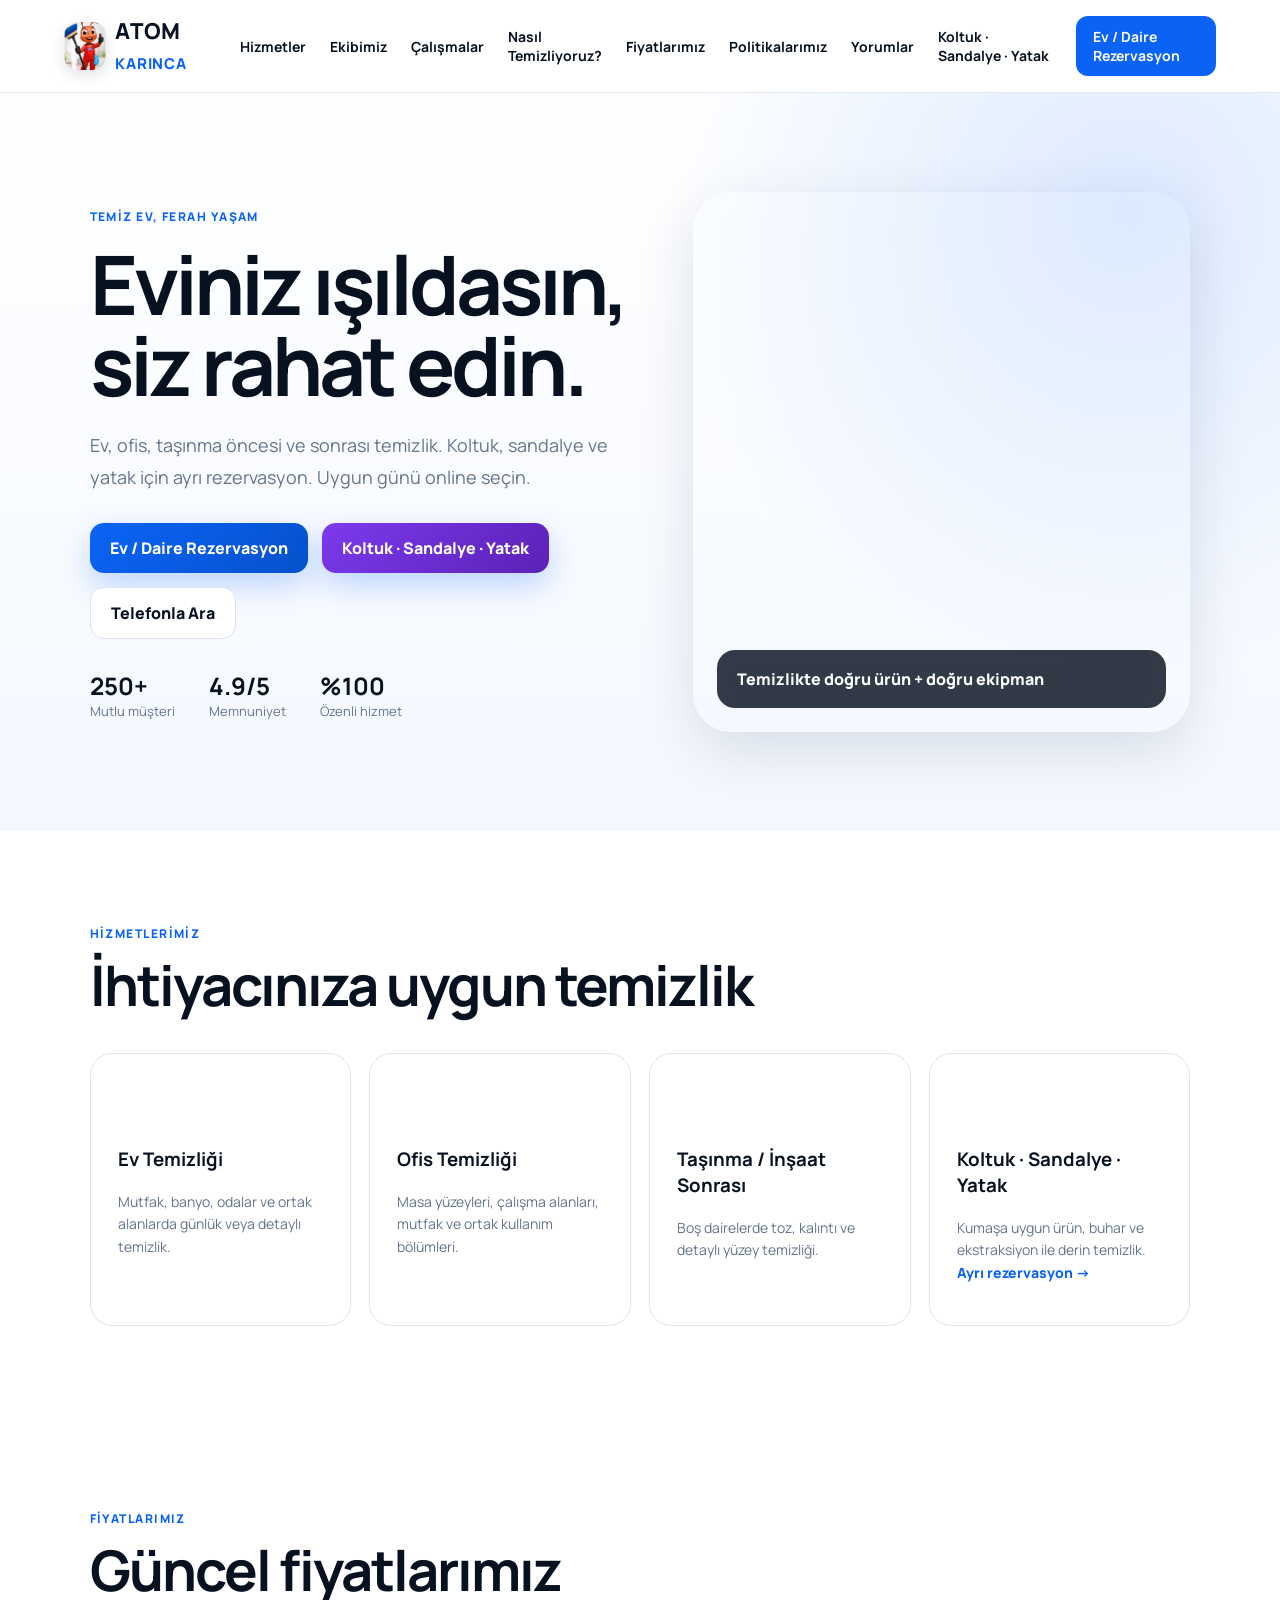
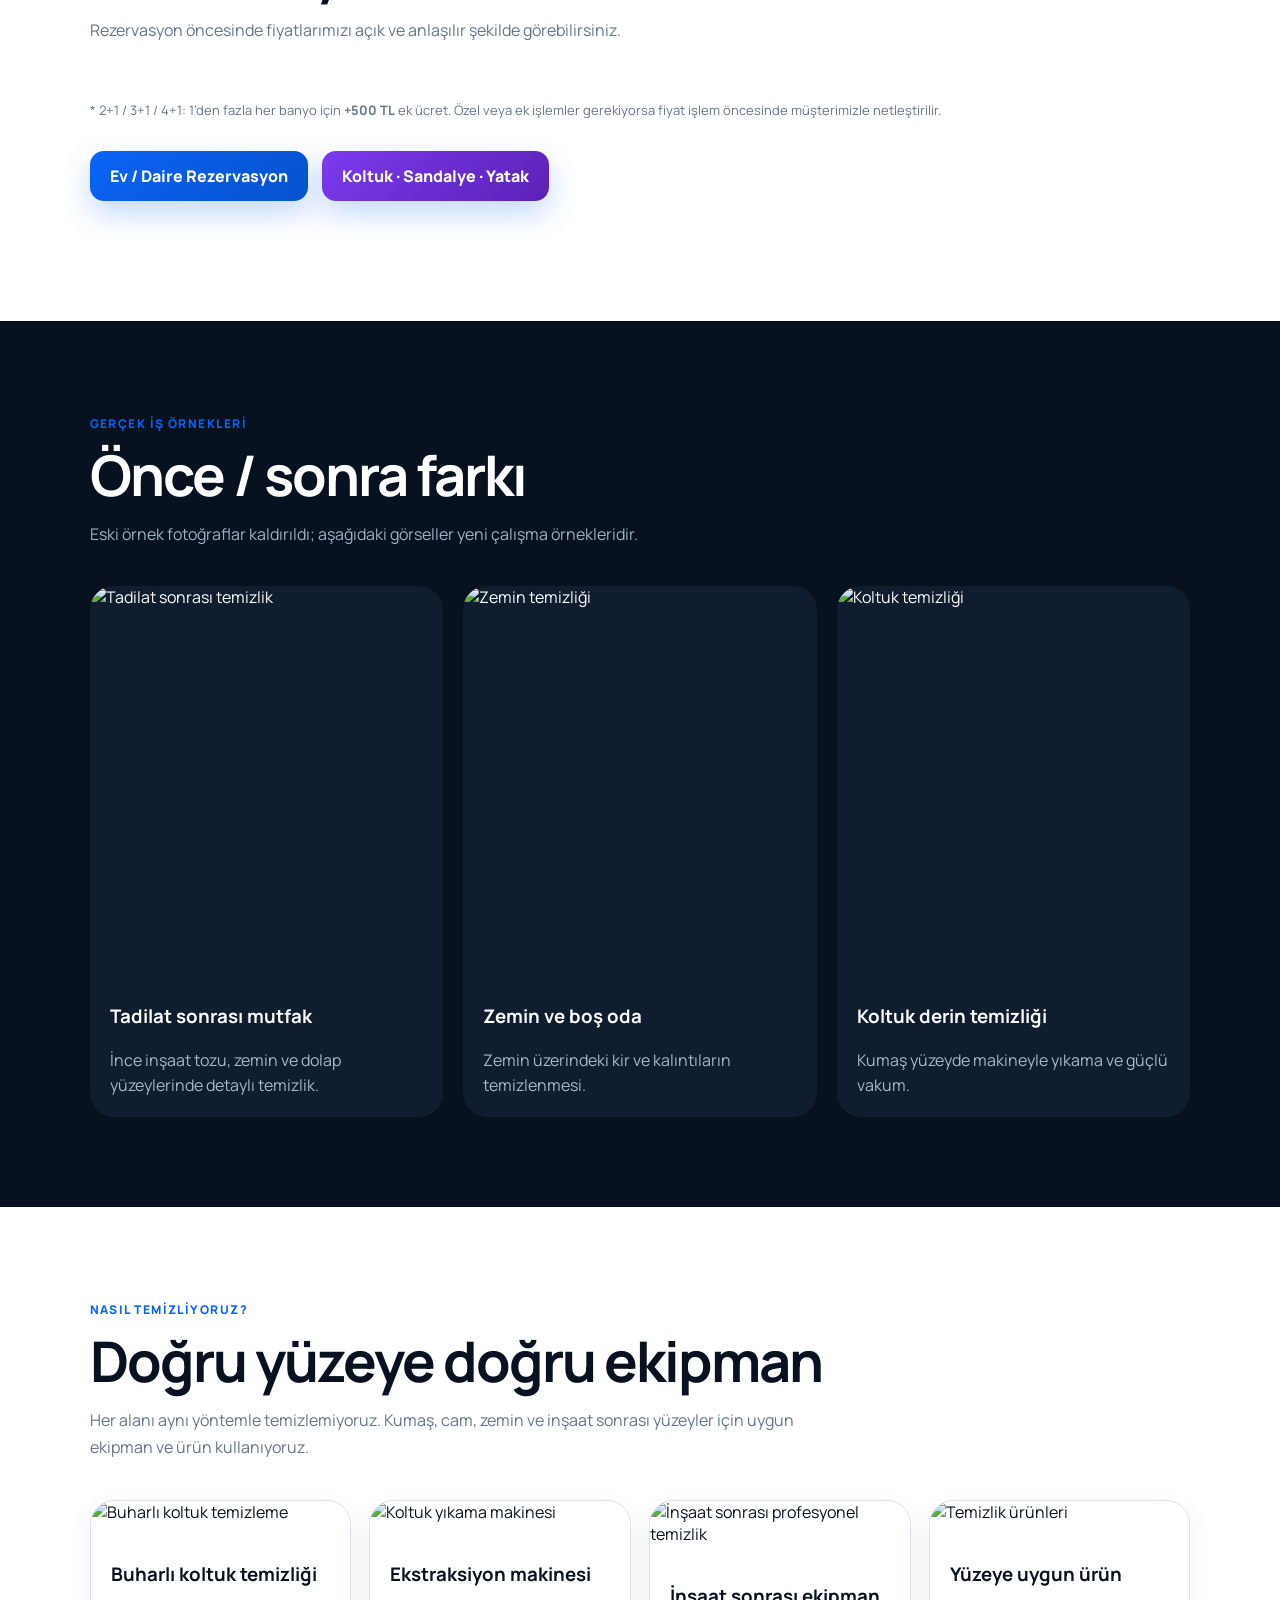
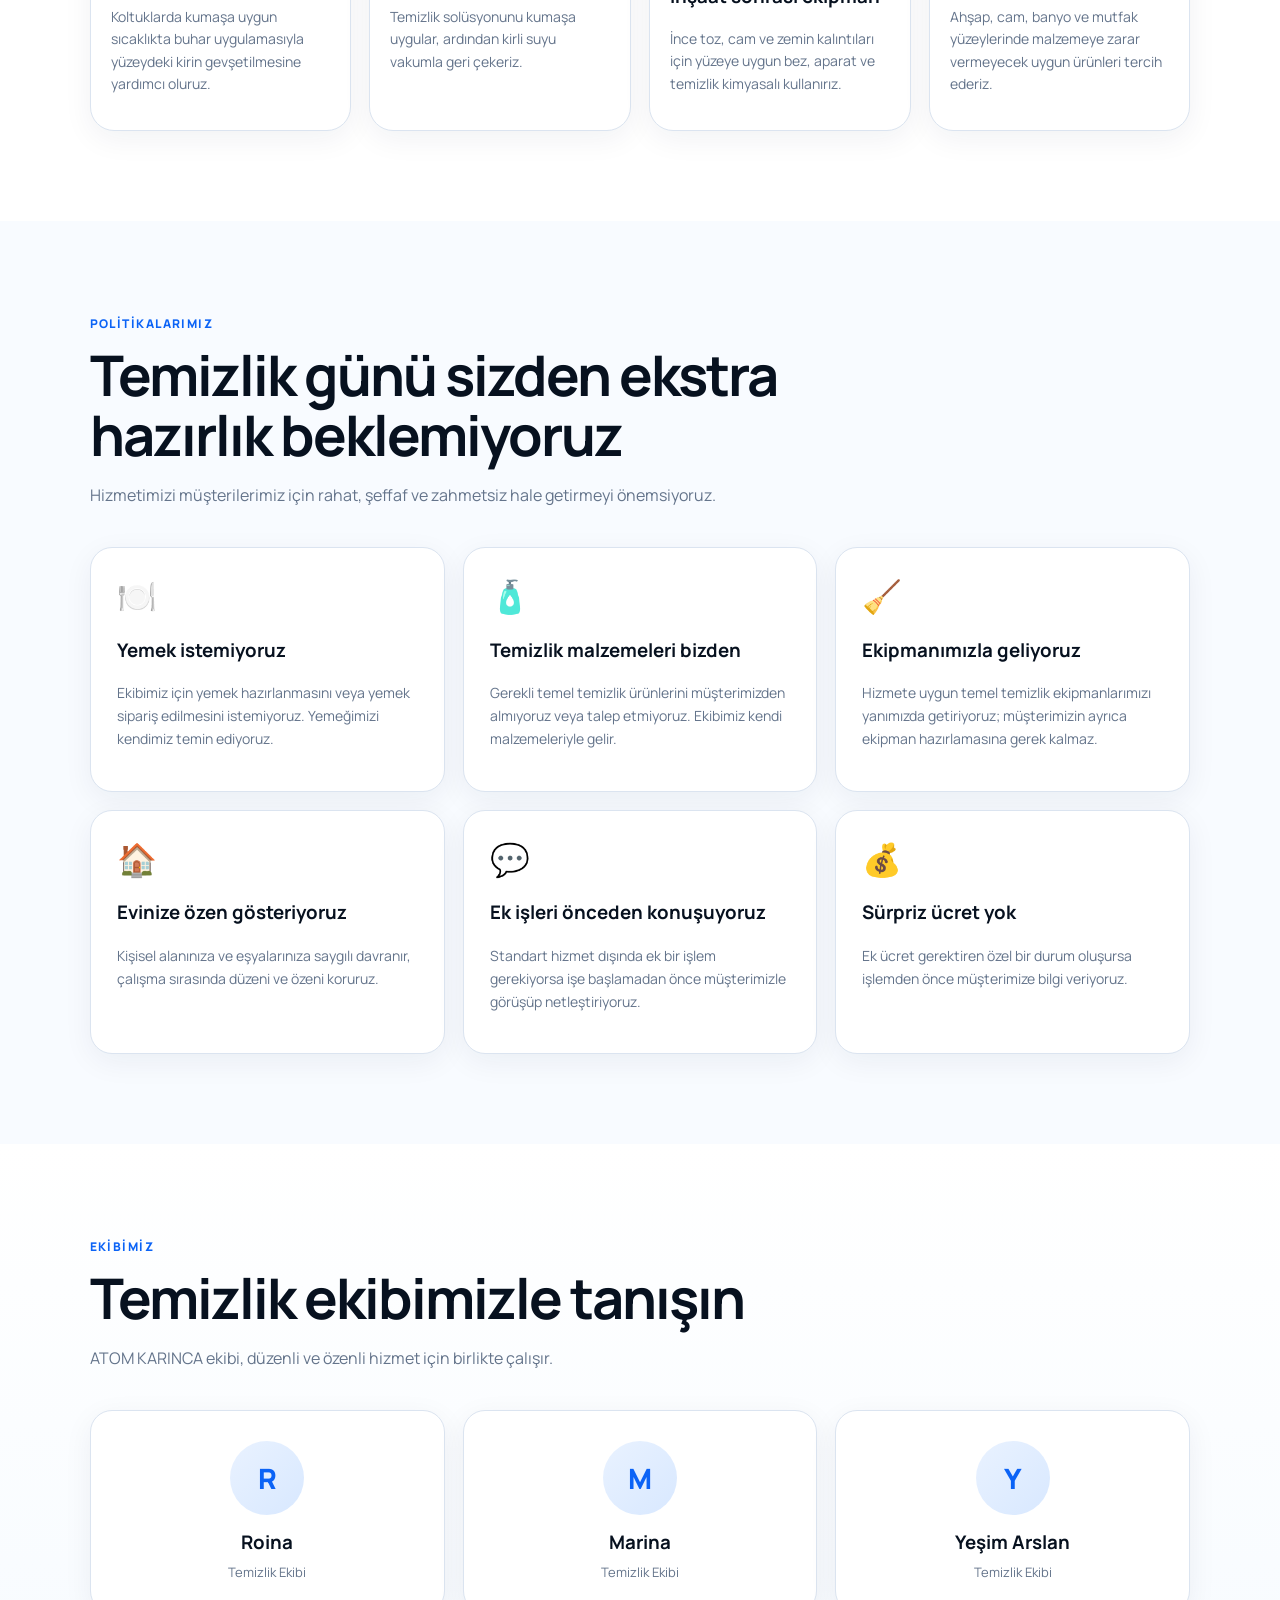
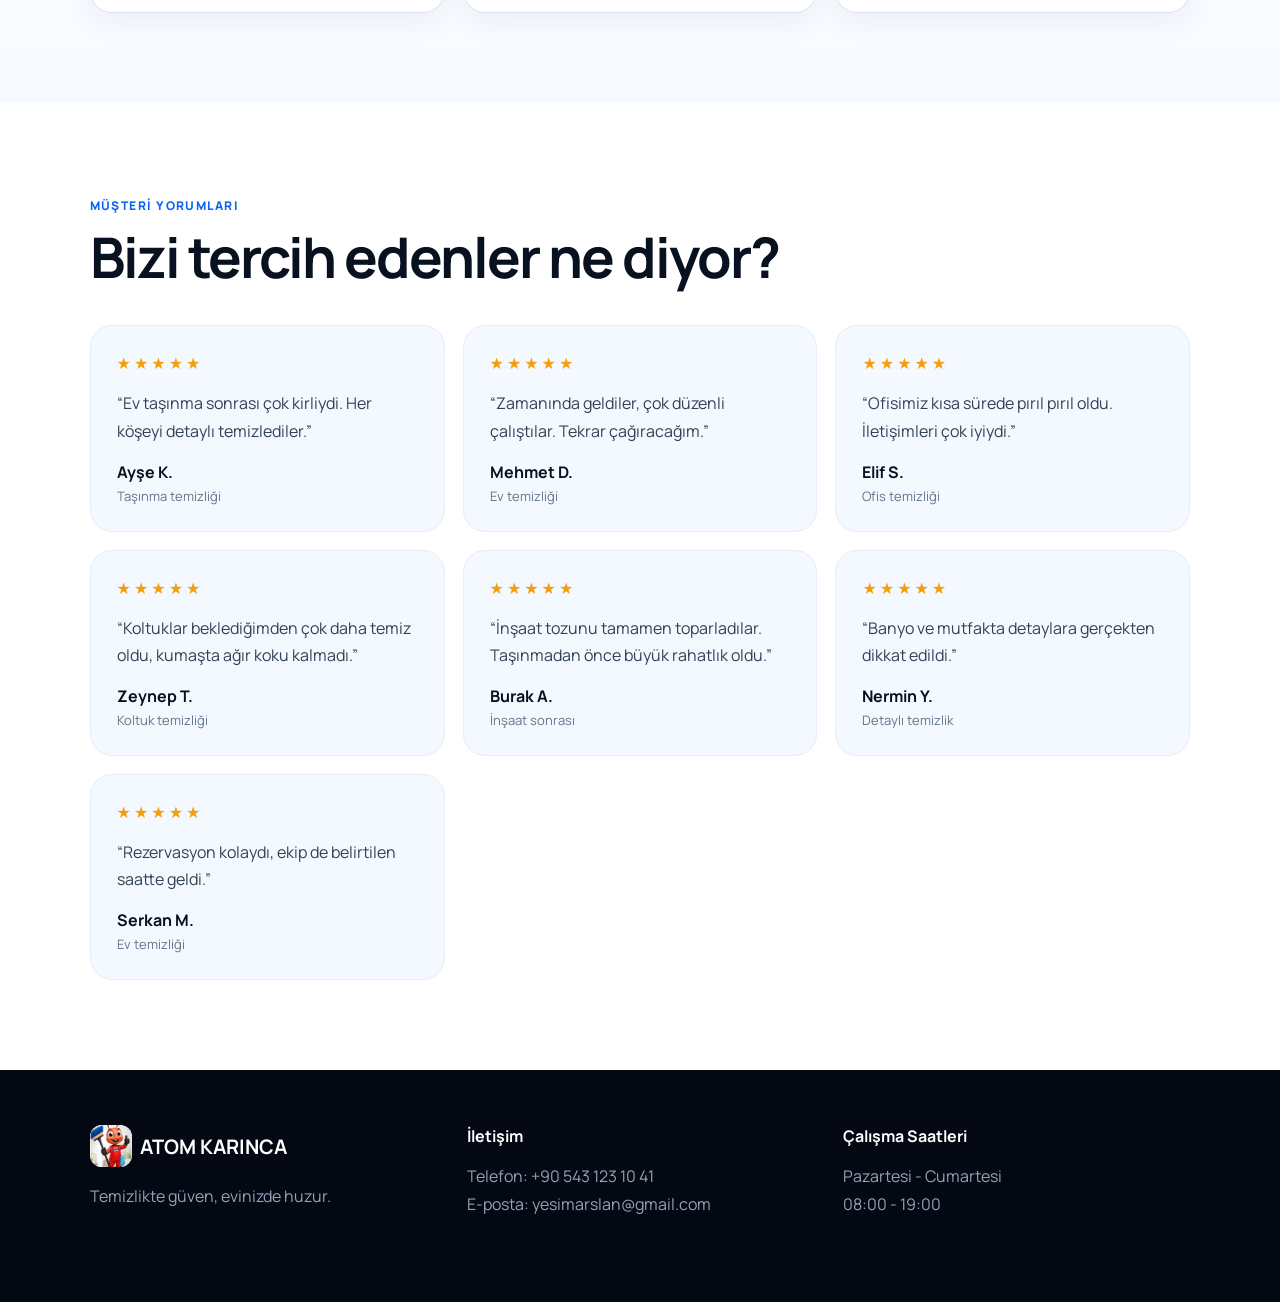
==== commit bdd327b6: "Add files via upload" ====
--- a/index.html
+++ b/index.html
@@ -3,6 +3,8 @@
 <head>
 <meta charset="utf-8"><meta name="viewport" content="width=device-width,initial-scale=1">
 <title>ATOM | Profesyonel Temizlik</title>
+<link rel="icon" type="image/png" href="favicon.png">
+<link rel="apple-touch-icon" href="favicon.png">
 <link rel="preconnect" href="https://fonts.googleapis.com"><link rel="preconnect" href="https://fonts.gstatic.com" crossorigin>
 <link href="https://fonts.googleapis.com/css2?family=Manrope:wght@400;500;600;700;800&display=swap" rel="stylesheet">
 <link rel="stylesheet" href="styles.css">
@@ -37,6 +39,11 @@
 </div>
 </section>
 
+<section class="section" id="fiyatlar">
+<div class="section-head"><span class="eyebrow">Fiyatlarımız</span><h2>Güncel fiyatlarımız</h2><p>Rezervasyon öncesinde fiyatlarımızı açık ve anlaşılır şekilde görebilirsiniz.</p></div>
+<div class="price-grid" id="dynamicPriceGrid"></div><p class="price-note">* 2+1 / 3+1 / 4+1: 1’den fazla her banyo için <strong>+500 TL</strong> ek ücret. Özel veya ek işlemler gerekiyorsa fiyat işlem öncesinde müşterimizle netleştirilir.</p>
+<div class="hero-actions"><a class="btn primary" href="rezervasyon.html">Ev / Daire Rezervasyon</a><a class="btn primary" href="mobilya-rezervasyon.html" style="background:linear-gradient(135deg,#7c3aed,#5b21b6)">Koltuk · Sandalye · Yatak</a></div></section>
+
 <section class="section dark" id="ornekler">
 <div class="section-head"><span class="eyebrow">Gerçek iş örnekleri</span><h2>Önce / sonra farkı</h2><p>Eski örnek fotoğraflar kaldırıldı; aşağıdaki görseller yeni çalışma örnekleridir.</p></div>
 <div class="work-grid" id="dynamicGallery">
@@ -56,12 +63,6 @@
 </div>
 </section>
 
-
-<section class="section" id="fiyatlar">
-<div class="section-head"><span class="eyebrow">Fiyatlarımız</span><h2>Güncel fiyatlarımız</h2><p>Rezervasyon öncesinde fiyatlarımızı açık ve anlaşılır şekilde görebilirsiniz.</p></div>
-<div class="price-grid" id="dynamicPriceGrid"></div><p class="price-note">* 2+1 / 3+1 / 4+1: 1’den fazla her banyo için <strong>+500 TL</strong> ek ücret. Özel veya ek işlemler gerekiyorsa fiyat işlem öncesinde müşterimizle netleştirilir.</p>
-<div class="hero-actions"><a class="btn primary" href="rezervasyon.html">Ev / Daire Rezervasyon</a><a class="btn primary" href="mobilya-rezervasyon.html" style="background:linear-gradient(135deg,#7c3aed,#5b21b6)">Koltuk · Sandalye · Yatak</a></div></section>
-
 <section class="section policies-section" id="politikalar">
 <div class="section-head"><span class="eyebrow">Politikalarımız</span><h2>Temizlik günü sizden ekstra hazırlık beklemiyoruz</h2><p>Hizmetimizi müşterilerimiz için rahat, şeffaf ve zahmetsiz hale getirmeyi önemsiyoruz.</p></div>
 <div class="policy-grid">
@@ -72,7 +73,6 @@
 <article class="policy-card"><span>💬</span><h3>Ek işleri önceden konuşuyoruz</h3><p>Standart hizmet dışında ek bir işlem gerekiyorsa işe başlamadan önce müşterimizle görüşüp netleştiriyoruz.</p></article>
 <article class="policy-card"><span>💰</span><h3>Sürpriz ücret yok</h3><p>Ek ücret gerektiren özel bir durum oluşursa işlemden önce müşterimize bilgi veriyoruz.</p></article>
 </div></section>
-
 
 <section class="section team-section" id="ekibimiz">
 <div class="section-head"><span class="eyebrow">Ekibimiz</span><h2>Temizlik ekibimizle tanışın</h2><p>ATOM KARINCA ekibi, düzenli ve özenli hizmet için birlikte çalışır.</p></div>
@@ -95,6 +95,8 @@
 <article><div class="stars">★★★★★</div><p>“Rezervasyon kolaydı, ekip de belirtilen saatte geldi.”</p><strong>Serkan M.</strong><span>Ev temizliği</span></article>
 </div>
 </section>
+
+
 </main>
 
 <footer>
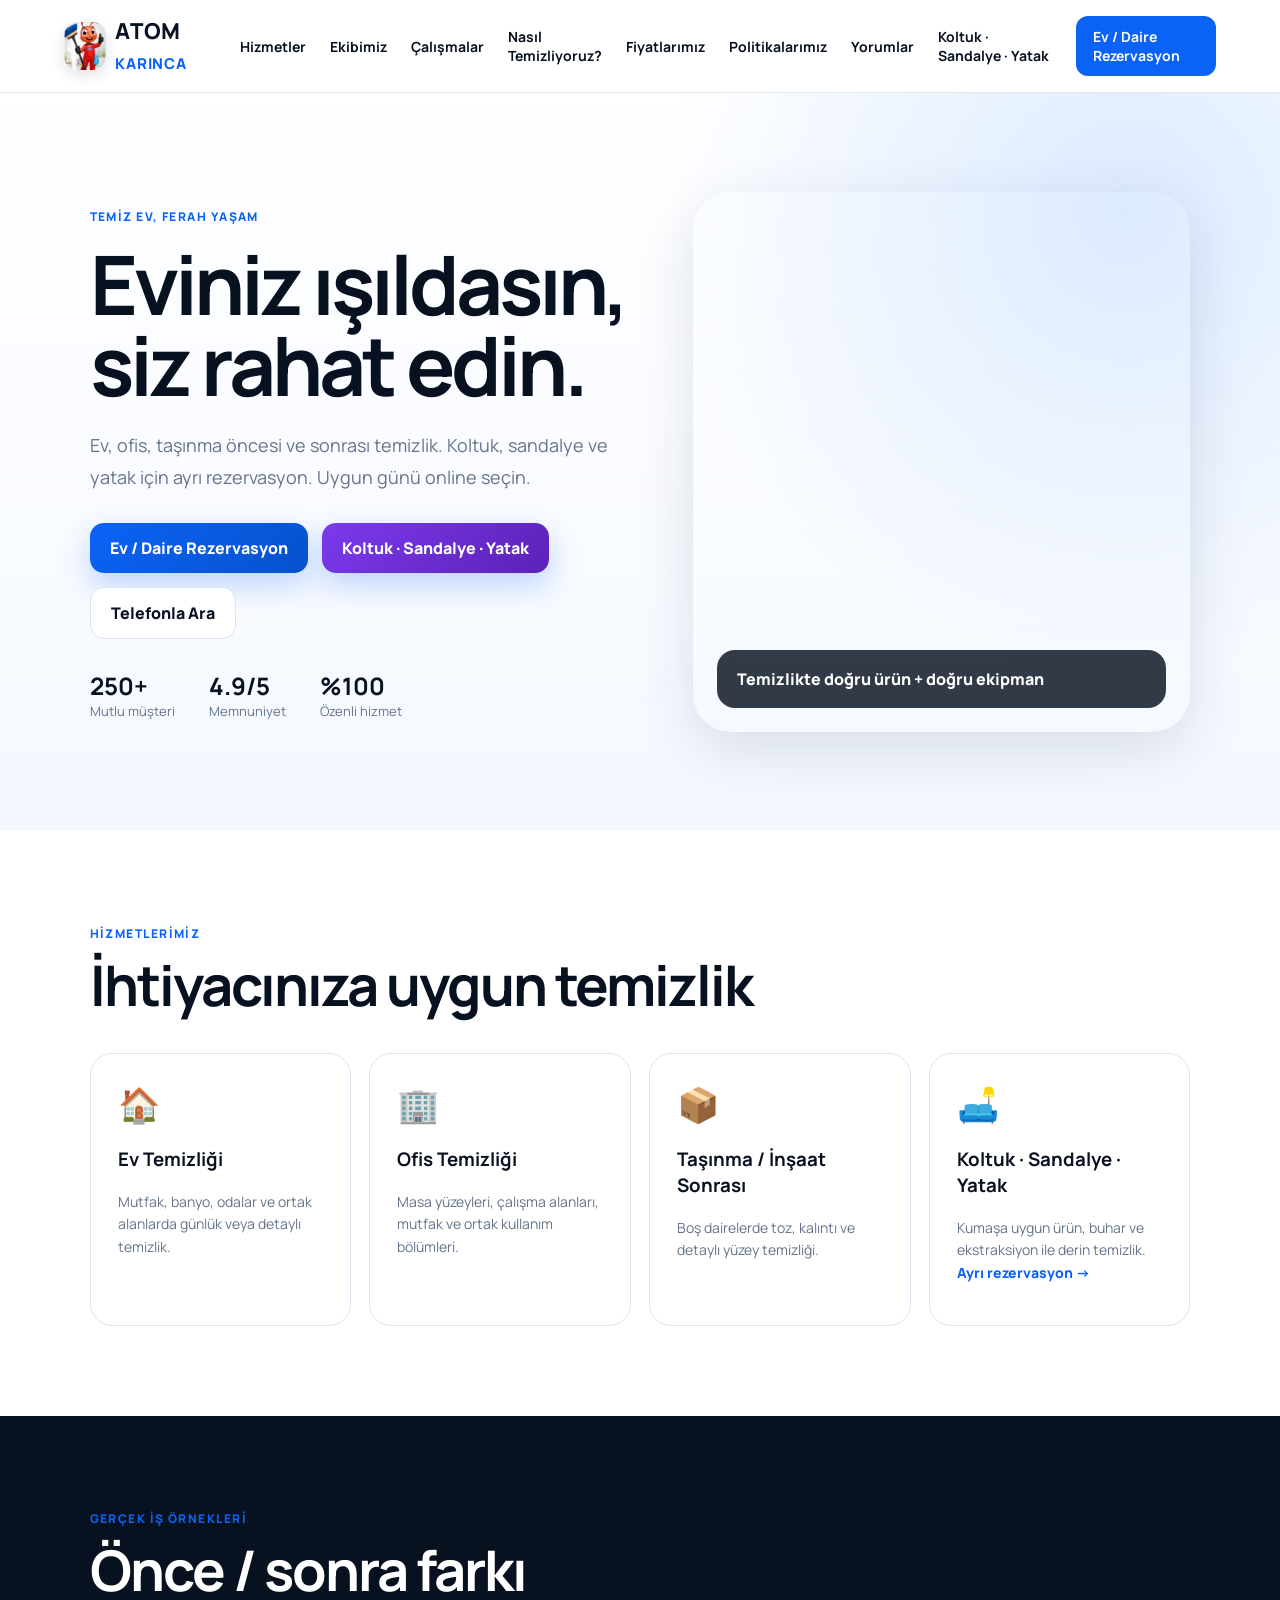
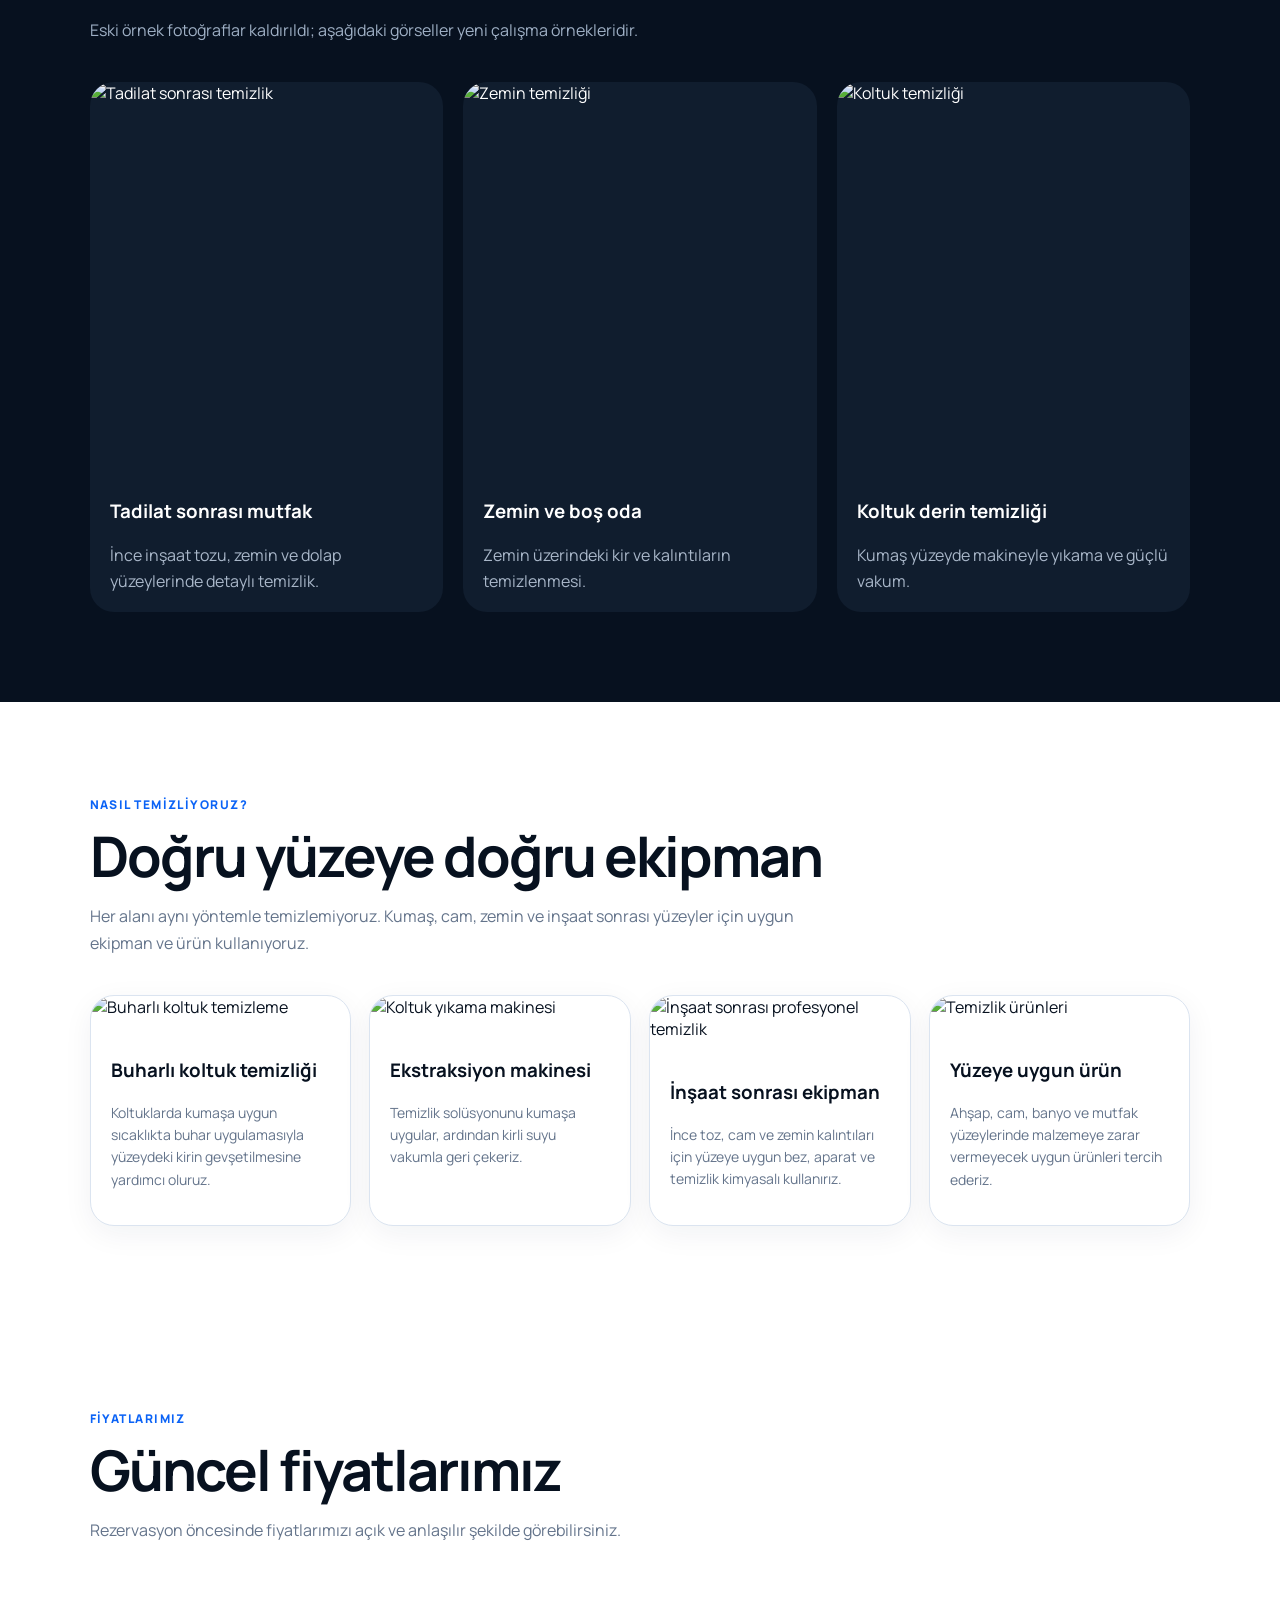
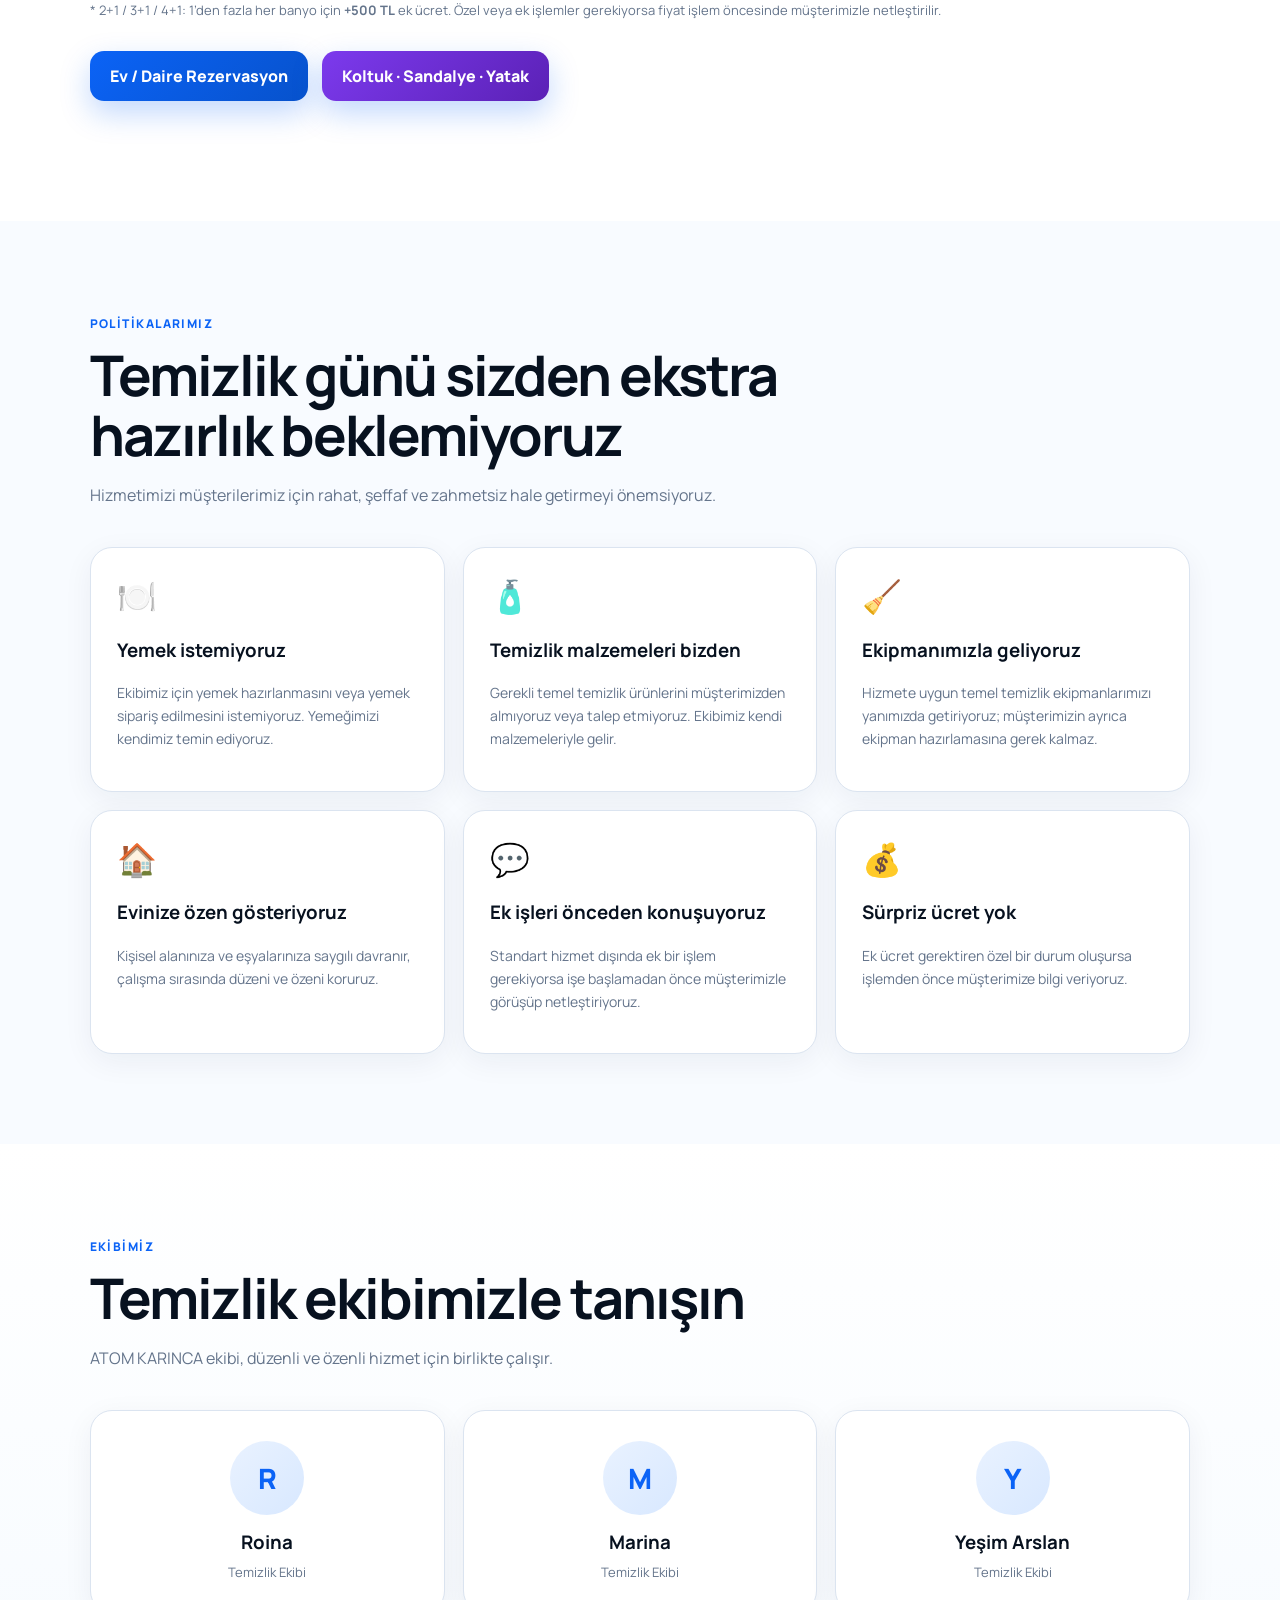
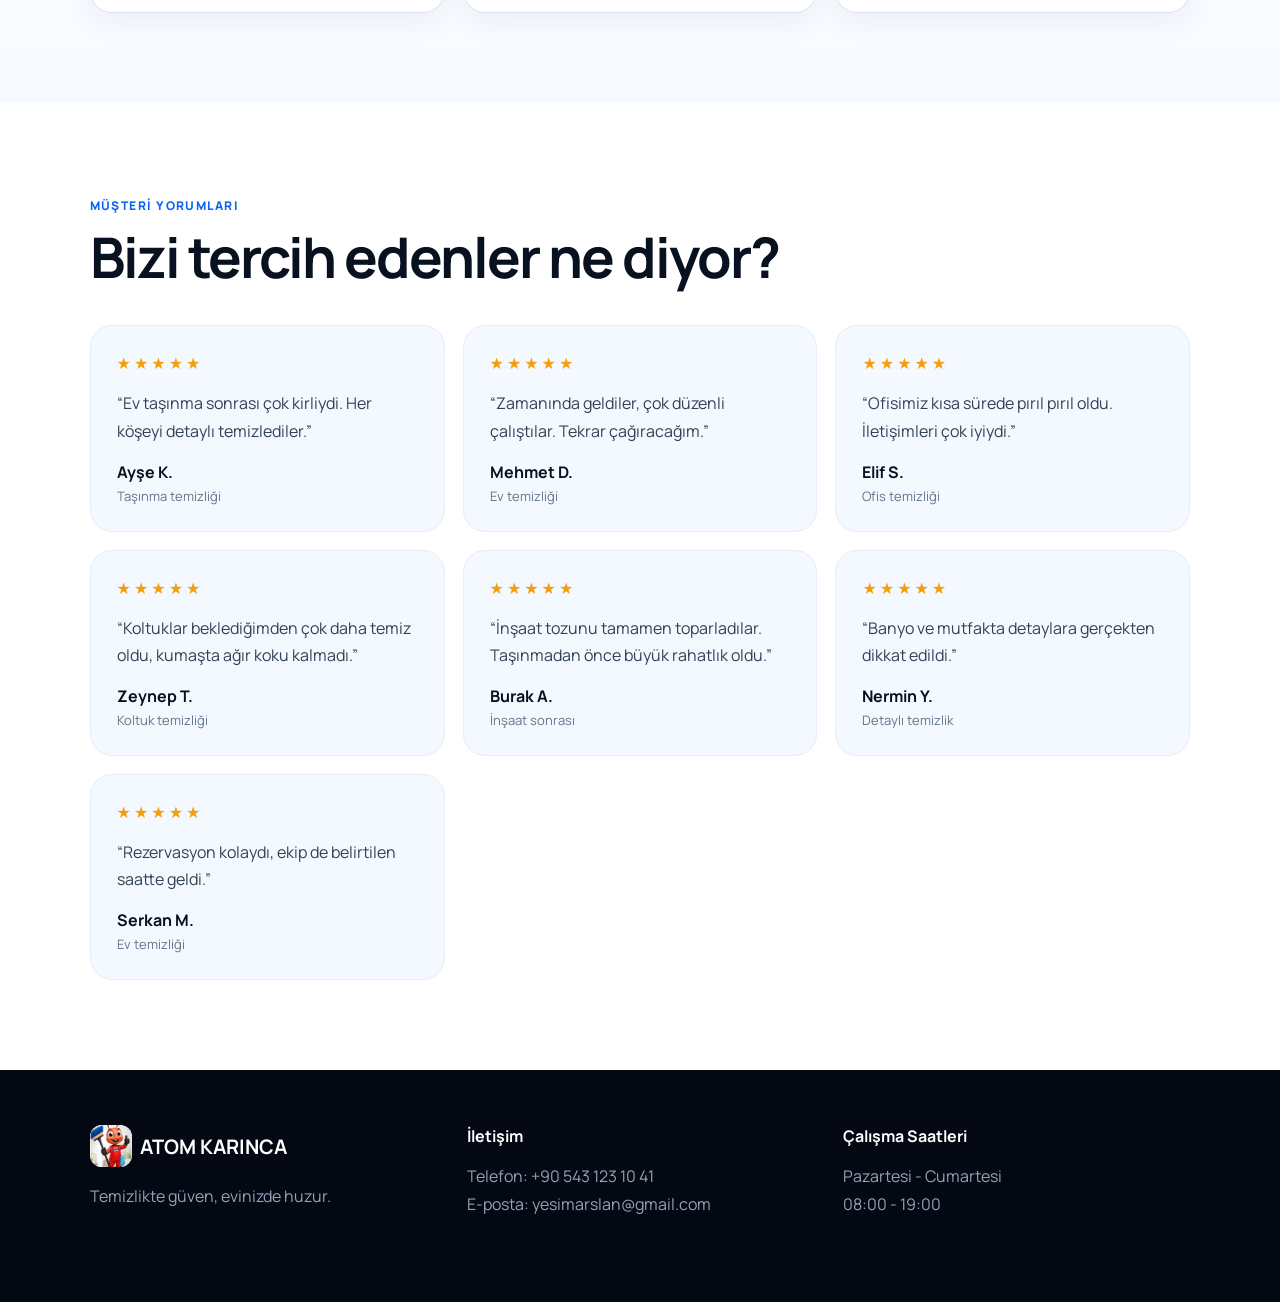
==== commit 48c520e9: "Add files via upload seo setting" ====
--- a/index.html
+++ b/index.html
@@ -2,9 +2,8 @@
 <html lang="tr">
 <head>
 <meta charset="utf-8"><meta name="viewport" content="width=device-width,initial-scale=1">
-<title>ATOM | Profesyonel Temizlik</title>
-<link rel="icon" type="image/png" href="favicon.png">
-<link rel="apple-touch-icon" href="favicon.png">
+<title>ATOM KARINCA | Eskişehir Ev, Ofis ve Koltuk Temizliği</title>
+<meta name="description" content="Eskişehir'de profesyonel ev temizliği, ofis temizliği, taşınma sonrası temizlik ve koltuk, sandalye, yatak yıkama. Online rezervasyon, şeffaf fiyat.">
 <link rel="preconnect" href="https://fonts.googleapis.com"><link rel="preconnect" href="https://fonts.gstatic.com" crossorigin>
 <link href="https://fonts.googleapis.com/css2?family=Manrope:wght@400;500;600;700;800&display=swap" rel="stylesheet">
 <link rel="stylesheet" href="styles.css">
@@ -39,11 +38,6 @@
 </div>
 </section>
 
-<section class="section" id="fiyatlar">
-<div class="section-head"><span class="eyebrow">Fiyatlarımız</span><h2>Güncel fiyatlarımız</h2><p>Rezervasyon öncesinde fiyatlarımızı açık ve anlaşılır şekilde görebilirsiniz.</p></div>
-<div class="price-grid" id="dynamicPriceGrid"></div><p class="price-note">* 2+1 / 3+1 / 4+1: 1’den fazla her banyo için <strong>+500 TL</strong> ek ücret. Özel veya ek işlemler gerekiyorsa fiyat işlem öncesinde müşterimizle netleştirilir.</p>
-<div class="hero-actions"><a class="btn primary" href="rezervasyon.html">Ev / Daire Rezervasyon</a><a class="btn primary" href="mobilya-rezervasyon.html" style="background:linear-gradient(135deg,#7c3aed,#5b21b6)">Koltuk · Sandalye · Yatak</a></div></section>
-
 <section class="section dark" id="ornekler">
 <div class="section-head"><span class="eyebrow">Gerçek iş örnekleri</span><h2>Önce / sonra farkı</h2><p>Eski örnek fotoğraflar kaldırıldı; aşağıdaki görseller yeni çalışma örnekleridir.</p></div>
 <div class="work-grid" id="dynamicGallery">
@@ -63,6 +57,12 @@
 </div>
 </section>
 
+
+<section class="section" id="fiyatlar">
+<div class="section-head"><span class="eyebrow">Fiyatlarımız</span><h2>Güncel fiyatlarımız</h2><p>Rezervasyon öncesinde fiyatlarımızı açık ve anlaşılır şekilde görebilirsiniz.</p></div>
+<div class="price-grid" id="dynamicPriceGrid"></div><p class="price-note">* 2+1 / 3+1 / 4+1: 1’den fazla her banyo için <strong>+500 TL</strong> ek ücret. Özel veya ek işlemler gerekiyorsa fiyat işlem öncesinde müşterimizle netleştirilir.</p>
+<div class="hero-actions"><a class="btn primary" href="rezervasyon.html">Ev / Daire Rezervasyon</a><a class="btn primary" href="mobilya-rezervasyon.html" style="background:linear-gradient(135deg,#7c3aed,#5b21b6)">Koltuk · Sandalye · Yatak</a></div></section>
+
 <section class="section policies-section" id="politikalar">
 <div class="section-head"><span class="eyebrow">Politikalarımız</span><h2>Temizlik günü sizden ekstra hazırlık beklemiyoruz</h2><p>Hizmetimizi müşterilerimiz için rahat, şeffaf ve zahmetsiz hale getirmeyi önemsiyoruz.</p></div>
 <div class="policy-grid">
@@ -73,6 +73,7 @@
 <article class="policy-card"><span>💬</span><h3>Ek işleri önceden konuşuyoruz</h3><p>Standart hizmet dışında ek bir işlem gerekiyorsa işe başlamadan önce müşterimizle görüşüp netleştiriyoruz.</p></article>
 <article class="policy-card"><span>💰</span><h3>Sürpriz ücret yok</h3><p>Ek ücret gerektiren özel bir durum oluşursa işlemden önce müşterimize bilgi veriyoruz.</p></article>
 </div></section>
+
 
 <section class="section team-section" id="ekibimiz">
 <div class="section-head"><span class="eyebrow">Ekibimiz</span><h2>Temizlik ekibimizle tanışın</h2><p>ATOM KARINCA ekibi, düzenli ve özenli hizmet için birlikte çalışır.</p></div>
@@ -95,8 +96,6 @@
 <article><div class="stars">★★★★★</div><p>“Rezervasyon kolaydı, ekip de belirtilen saatte geldi.”</p><strong>Serkan M.</strong><span>Ev temizliği</span></article>
 </div>
 </section>
-
-
 </main>
 
 <footer>
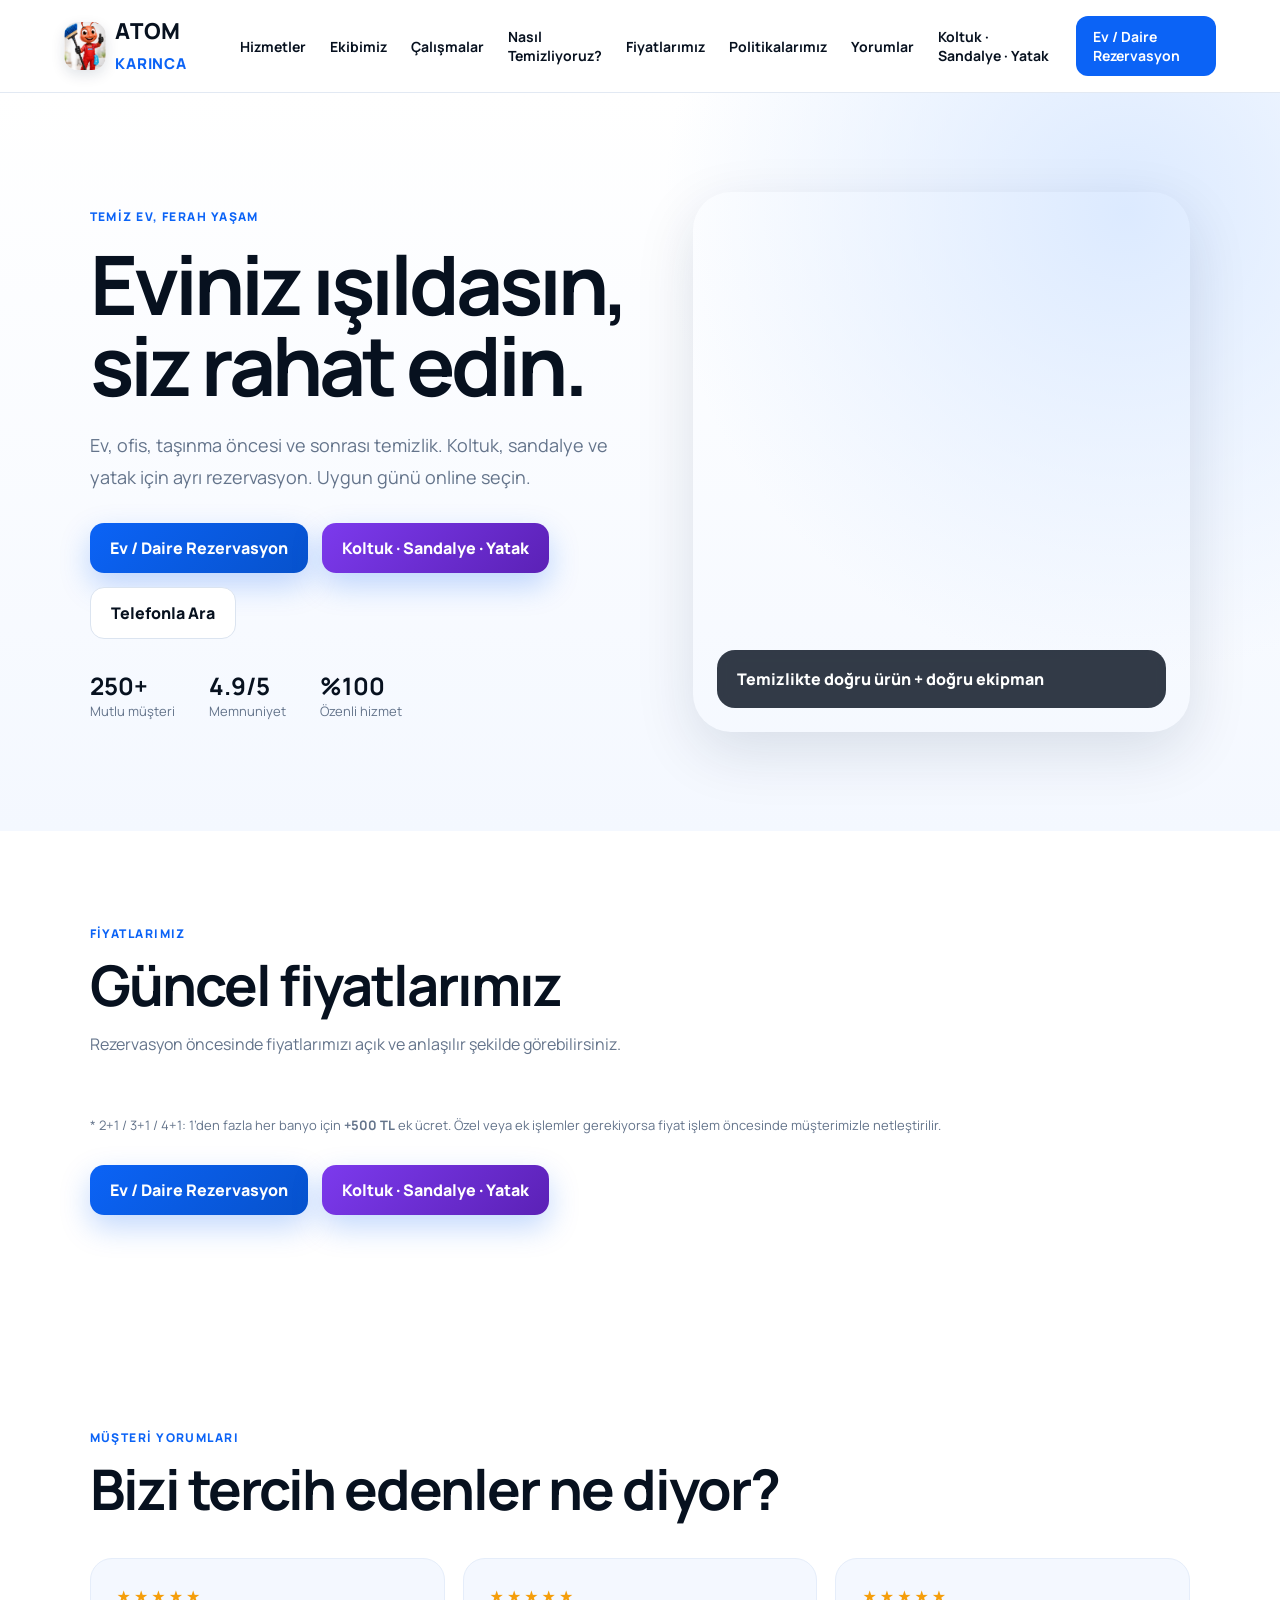
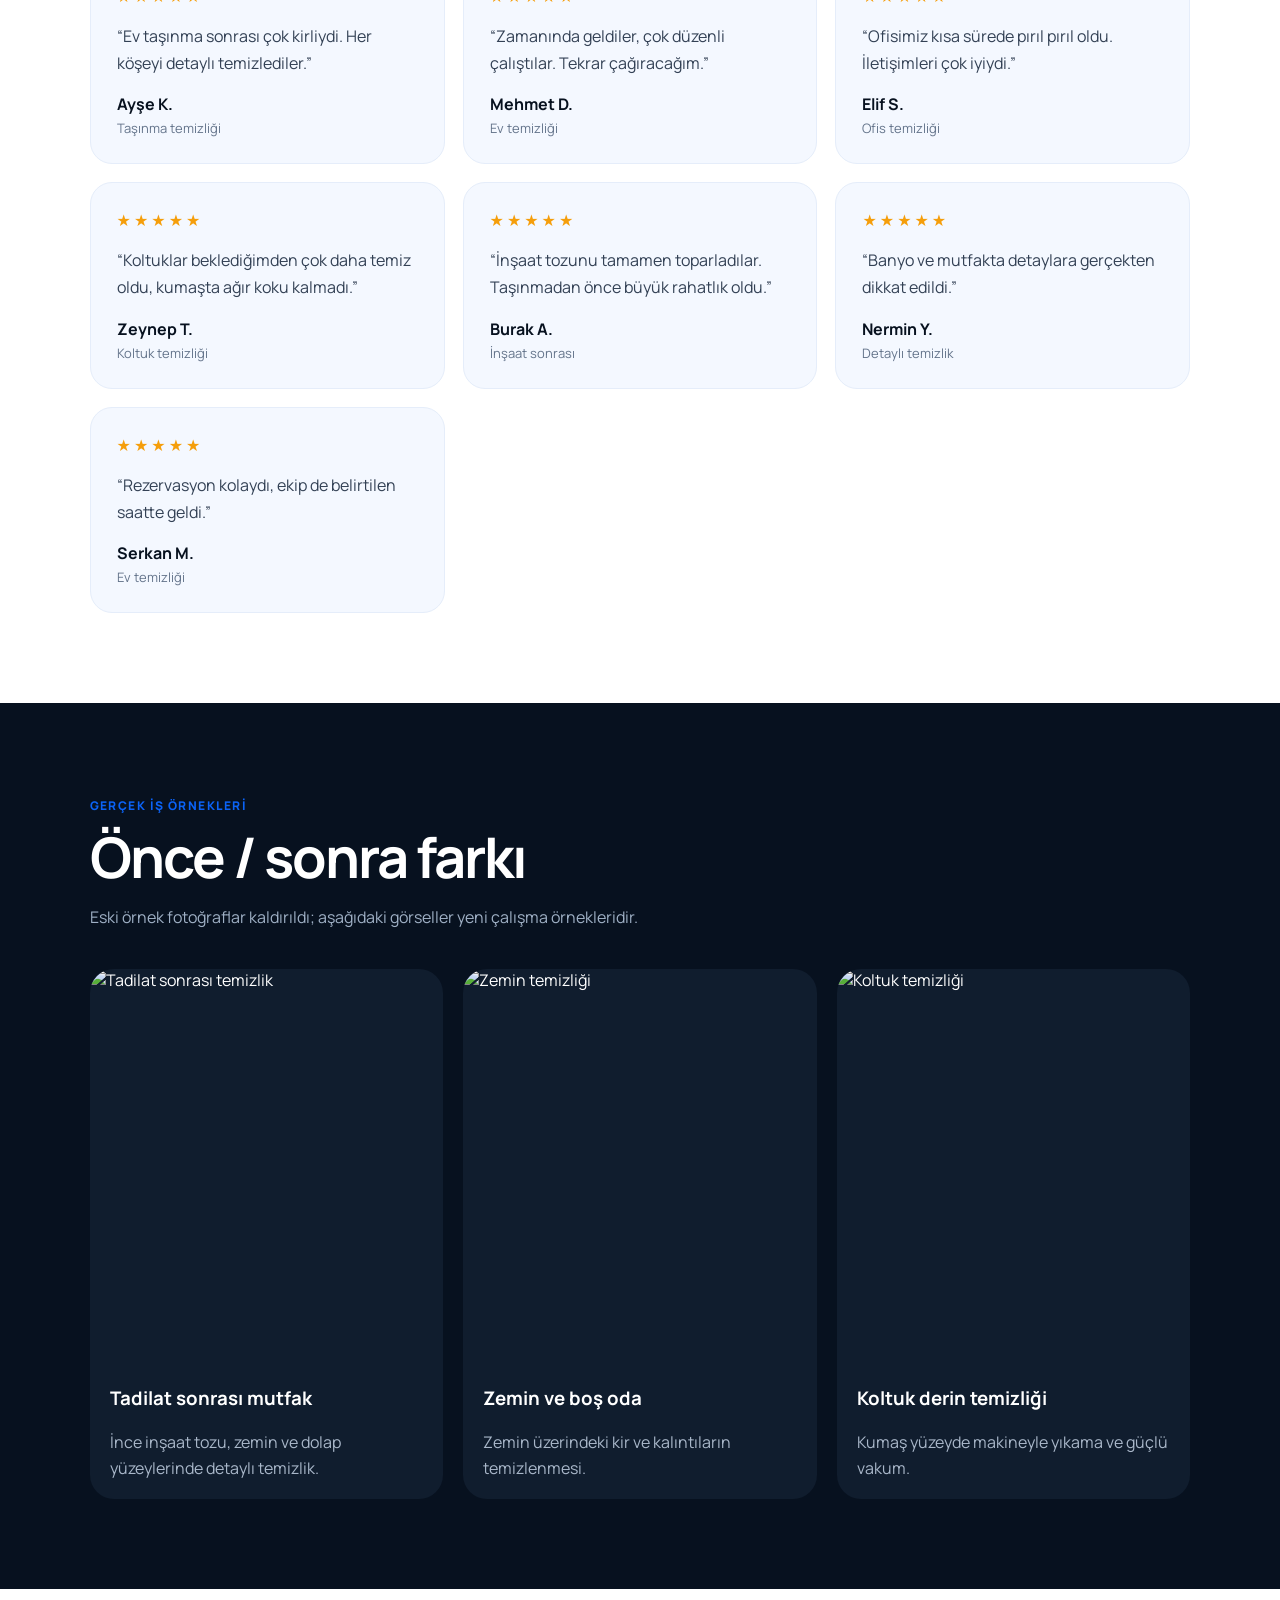
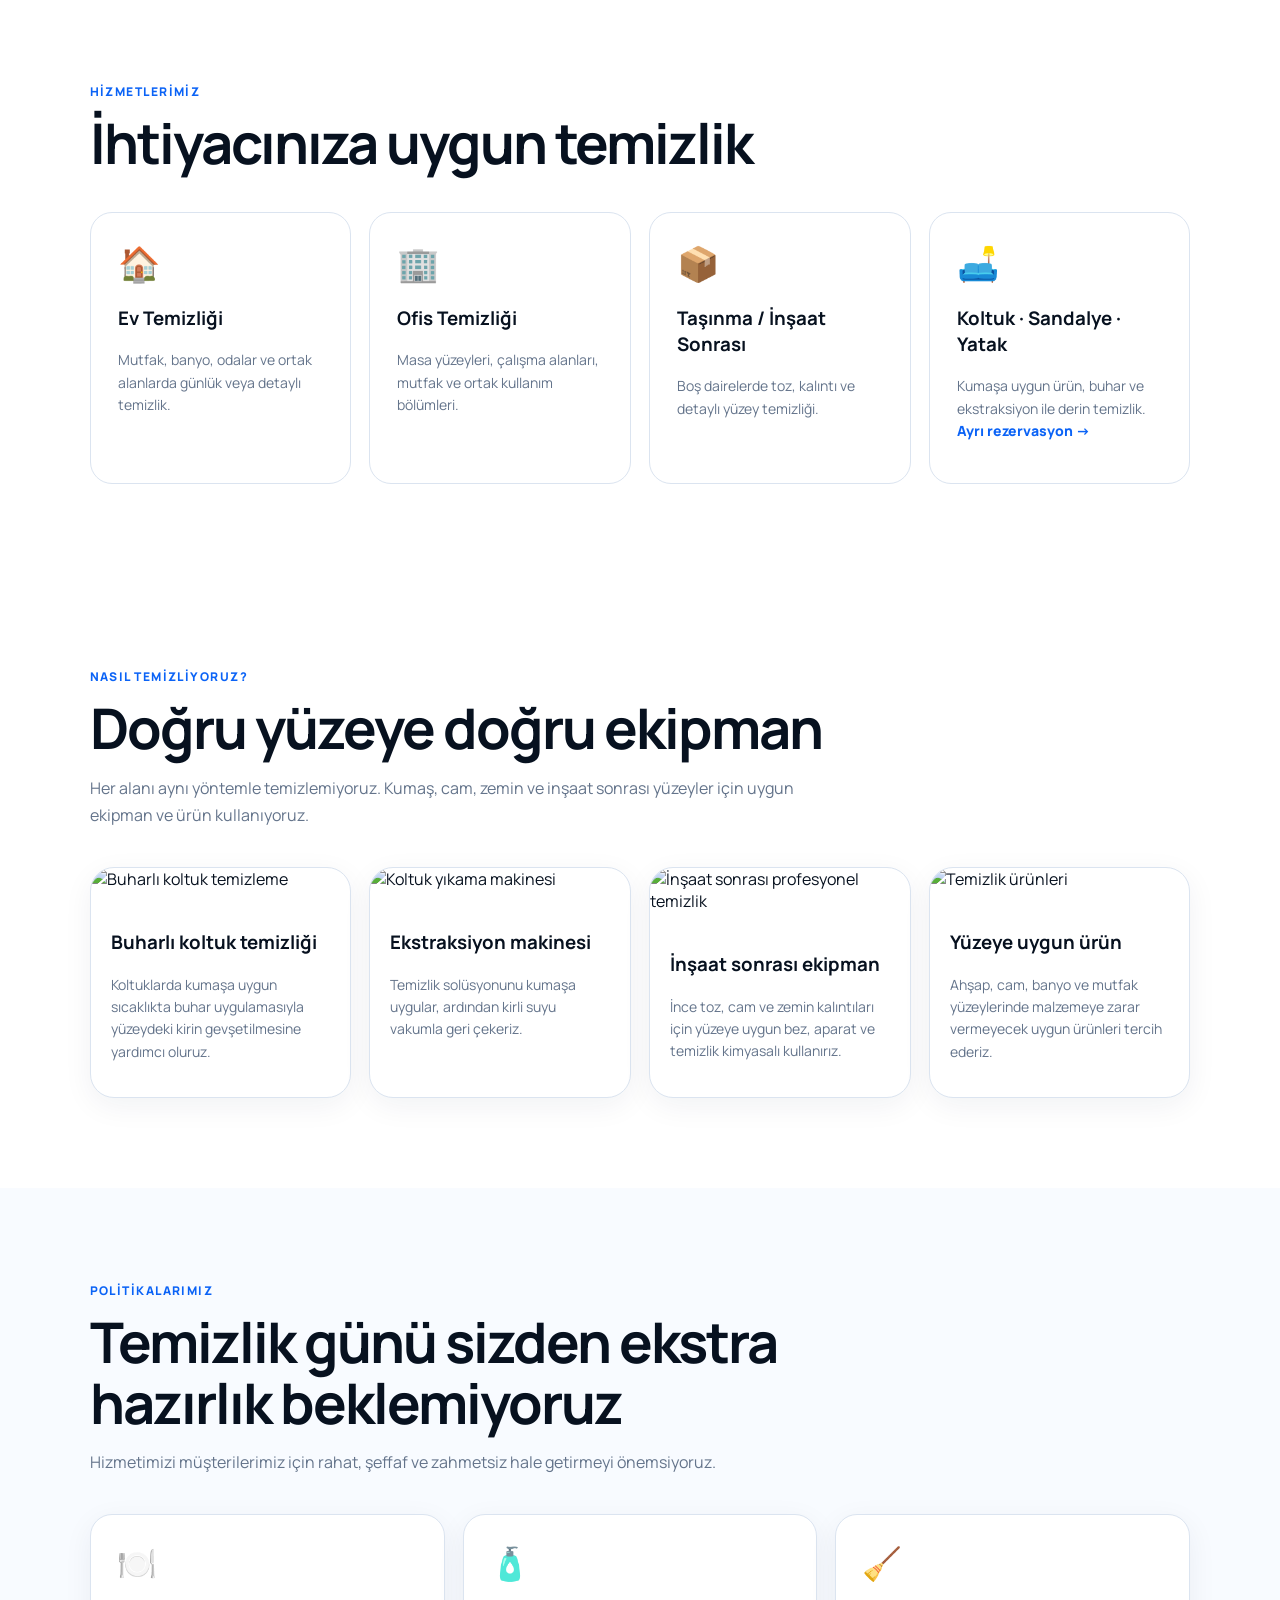
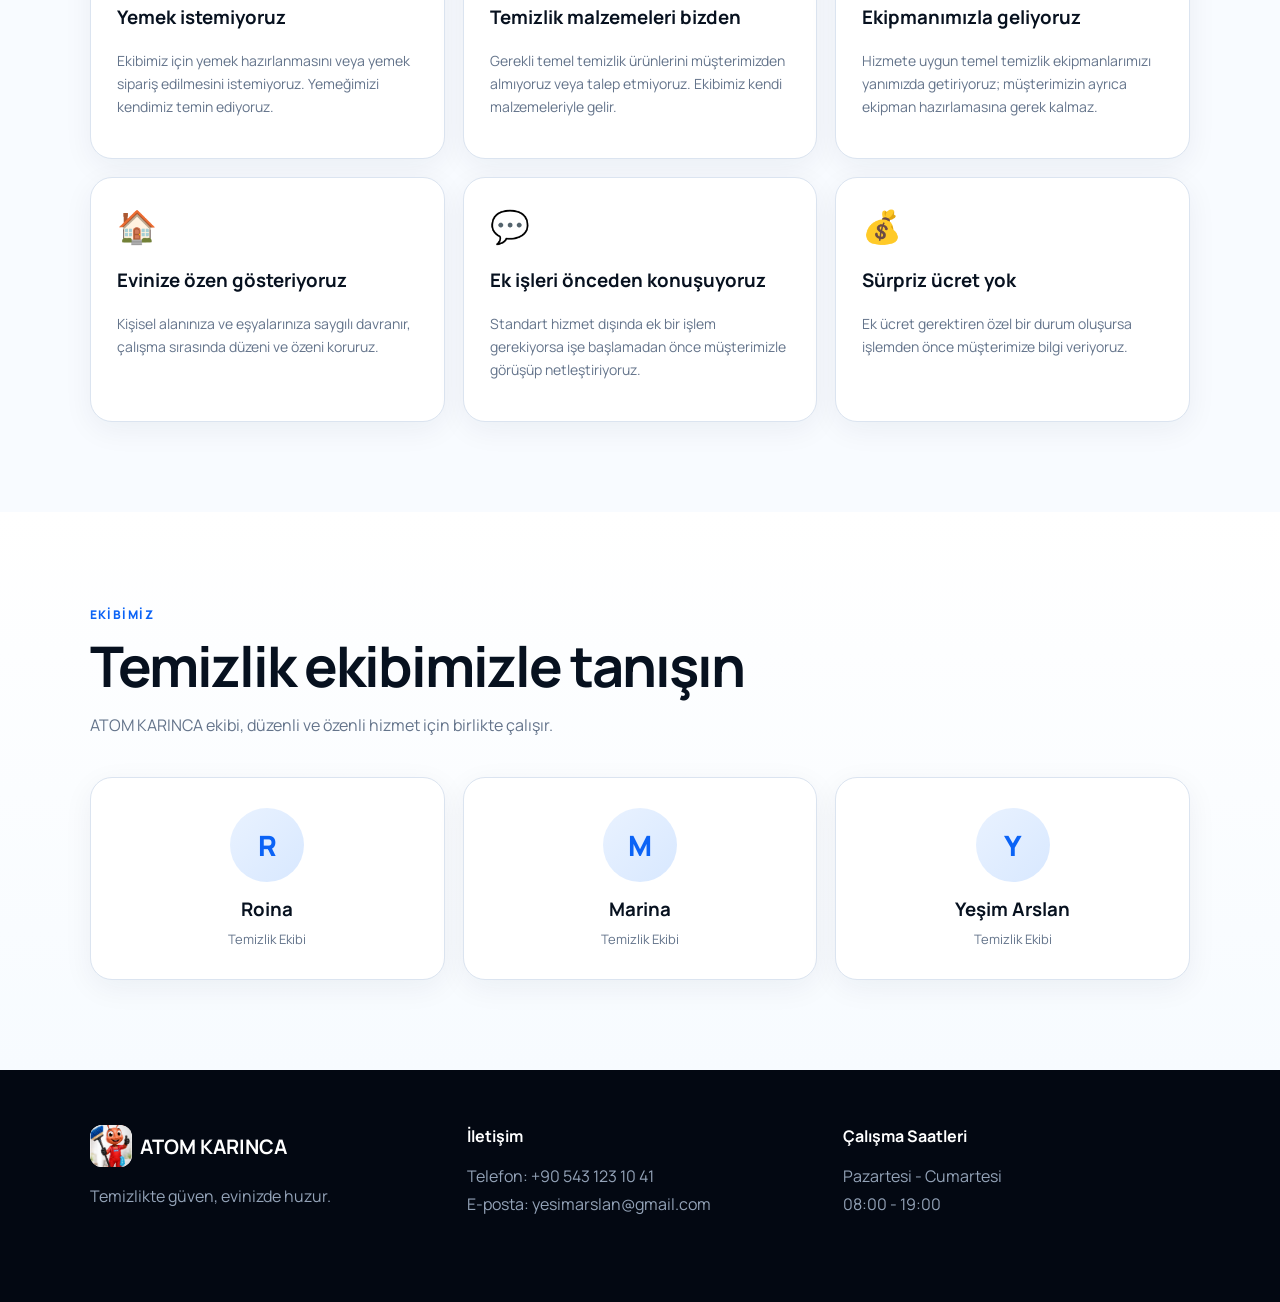
==== commit f2da15fc: "Add files via upload new version1" ====
--- a/index.html
+++ b/index.html
@@ -4,6 +4,8 @@
 <meta charset="utf-8"><meta name="viewport" content="width=device-width,initial-scale=1">
 <title>ATOM KARINCA | Eskişehir Ev, Ofis ve Koltuk Temizliği</title>
 <meta name="description" content="Eskişehir'de profesyonel ev temizliği, ofis temizliği, taşınma sonrası temizlik ve koltuk, sandalye, yatak yıkama. Online rezervasyon, şeffaf fiyat.">
+<link rel="icon" type="image/png" href="favicon.png">
+<link rel="apple-touch-icon" href="favicon.png">
 <link rel="preconnect" href="https://fonts.googleapis.com"><link rel="preconnect" href="https://fonts.gstatic.com" crossorigin>
 <link href="https://fonts.googleapis.com/css2?family=Manrope:wght@400;500;600;700;800&display=swap" rel="stylesheet">
 <link rel="stylesheet" href="styles.css">
@@ -28,13 +30,21 @@
 <div class="hero-photo"></div>
 </section>
 
-<section class="section" id="hizmetler">
-<div class="section-head"><span class="eyebrow">Hizmetlerimiz</span><h2>İhtiyacınıza uygun temizlik</h2></div>
-<div class="cards">
-<article class="service-card"><span>🏠</span><h3>Ev Temizliği</h3><p>Mutfak, banyo, odalar ve ortak alanlarda günlük veya detaylı temizlik.</p></article>
-<article class="service-card"><span>🏢</span><h3>Ofis Temizliği</h3><p>Masa yüzeyleri, çalışma alanları, mutfak ve ortak kullanım bölümleri.</p></article>
-<article class="service-card"><span>📦</span><h3>Taşınma / İnşaat Sonrası</h3><p>Boş dairelerde toz, kalıntı ve detaylı yüzey temizliği.</p></article>
-<article class="service-card"><span>🛋️</span><h3>Koltuk · Sandalye · Yatak</h3><p>Kumaşa uygun ürün, buhar ve ekstraksiyon ile derin temizlik. <a href="mobilya-rezervasyon.html" style="color:var(--blue);font-weight:800">Ayrı rezervasyon →</a></p></article>
+<section class="section" id="fiyatlar">
+<div class="section-head"><span class="eyebrow">Fiyatlarımız</span><h2>Güncel fiyatlarımız</h2><p>Rezervasyon öncesinde fiyatlarımızı açık ve anlaşılır şekilde görebilirsiniz.</p></div>
+<div class="price-grid" id="dynamicPriceGrid"></div><p class="price-note">* 2+1 / 3+1 / 4+1: 1’den fazla her banyo için <strong>+500 TL</strong> ek ücret. Özel veya ek işlemler gerekiyorsa fiyat işlem öncesinde müşterimizle netleştirilir.</p>
+<div class="hero-actions"><a class="btn primary" href="rezervasyon.html">Ev / Daire Rezervasyon</a><a class="btn primary" href="mobilya-rezervasyon.html" style="background:linear-gradient(135deg,#7c3aed,#5b21b6)">Koltuk · Sandalye · Yatak</a></div></section>
+
+<section class="section" id="yorumlar">
+<div class="section-head"><span class="eyebrow">Müşteri yorumları</span><h2>Bizi tercih edenler ne diyor?</h2></div>
+<div class="reviews">
+<article><div class="stars">★★★★★</div><p>“Ev taşınma sonrası çok kirliydi. Her köşeyi detaylı temizlediler.”</p><strong>Ayşe K.</strong><span>Taşınma temizliği</span></article>
+<article><div class="stars">★★★★★</div><p>“Zamanında geldiler, çok düzenli çalıştılar. Tekrar çağıracağım.”</p><strong>Mehmet D.</strong><span>Ev temizliği</span></article>
+<article><div class="stars">★★★★★</div><p>“Ofisimiz kısa sürede pırıl pırıl oldu. İletişimleri çok iyiydi.”</p><strong>Elif S.</strong><span>Ofis temizliği</span></article>
+<article><div class="stars">★★★★★</div><p>“Koltuklar beklediğimden çok daha temiz oldu, kumaşta ağır koku kalmadı.”</p><strong>Zeynep T.</strong><span>Koltuk temizliği</span></article>
+<article><div class="stars">★★★★★</div><p>“İnşaat tozunu tamamen toparladılar. Taşınmadan önce büyük rahatlık oldu.”</p><strong>Burak A.</strong><span>İnşaat sonrası</span></article>
+<article><div class="stars">★★★★★</div><p>“Banyo ve mutfakta detaylara gerçekten dikkat edildi.”</p><strong>Nermin Y.</strong><span>Detaylı temizlik</span></article>
+<article><div class="stars">★★★★★</div><p>“Rezervasyon kolaydı, ekip de belirtilen saatte geldi.”</p><strong>Serkan M.</strong><span>Ev temizliği</span></article>
 </div>
 </section>
 
@@ -44,6 +54,16 @@
 <article class="work-card"><img src="https://kocaelidekorasyon.com.tr/wp-content/uploads/tadilat-sonrasi-temizlik-ankara-sr-temizlik-3.jpg" alt="Tadilat sonrası temizlik"><div><h3>Tadilat sonrası mutfak</h3><p>İnce inşaat tozu, zemin ve dolap yüzeylerinde detaylı temizlik.</p></div></article>
 <article class="work-card"><img src="https://www.tokattemizlik.com/trex/assets/img/hizmetler/2652721784.jpg" alt="Zemin temizliği"><div><h3>Zemin ve boş oda</h3><p>Zemin üzerindeki kir ve kalıntıların temizlenmesi.</p></div></article>
 <article class="work-card"><img src="https://www.asyakoltukyikama.com.tr/wp-content/uploads/2024/10/duzce-mahalle-koltuk-yikama.jpg" alt="Koltuk temizliği"><div><h3>Koltuk derin temizliği</h3><p>Kumaş yüzeyde makineyle yıkama ve güçlü vakum.</p></div></article>
+</div>
+</section>
+
+<section class="section" id="hizmetler">
+<div class="section-head"><span class="eyebrow">Hizmetlerimiz</span><h2>İhtiyacınıza uygun temizlik</h2></div>
+<div class="cards">
+<article class="service-card"><span>🏠</span><h3>Ev Temizliği</h3><p>Mutfak, banyo, odalar ve ortak alanlarda günlük veya detaylı temizlik.</p></article>
+<article class="service-card"><span>🏢</span><h3>Ofis Temizliği</h3><p>Masa yüzeyleri, çalışma alanları, mutfak ve ortak kullanım bölümleri.</p></article>
+<article class="service-card"><span>📦</span><h3>Taşınma / İnşaat Sonrası</h3><p>Boş dairelerde toz, kalıntı ve detaylı yüzey temizliği.</p></article>
+<article class="service-card"><span>🛋️</span><h3>Koltuk · Sandalye · Yatak</h3><p>Kumaşa uygun ürün, buhar ve ekstraksiyon ile derin temizlik. <a href="mobilya-rezervasyon.html" style="color:var(--blue);font-weight:800">Ayrı rezervasyon →</a></p></article>
 </div>
 </section>
 
@@ -57,12 +77,6 @@
 </div>
 </section>
 
-
-<section class="section" id="fiyatlar">
-<div class="section-head"><span class="eyebrow">Fiyatlarımız</span><h2>Güncel fiyatlarımız</h2><p>Rezervasyon öncesinde fiyatlarımızı açık ve anlaşılır şekilde görebilirsiniz.</p></div>
-<div class="price-grid" id="dynamicPriceGrid"></div><p class="price-note">* 2+1 / 3+1 / 4+1: 1’den fazla her banyo için <strong>+500 TL</strong> ek ücret. Özel veya ek işlemler gerekiyorsa fiyat işlem öncesinde müşterimizle netleştirilir.</p>
-<div class="hero-actions"><a class="btn primary" href="rezervasyon.html">Ev / Daire Rezervasyon</a><a class="btn primary" href="mobilya-rezervasyon.html" style="background:linear-gradient(135deg,#7c3aed,#5b21b6)">Koltuk · Sandalye · Yatak</a></div></section>
-
 <section class="section policies-section" id="politikalar">
 <div class="section-head"><span class="eyebrow">Politikalarımız</span><h2>Temizlik günü sizden ekstra hazırlık beklemiyoruz</h2><p>Hizmetimizi müşterilerimiz için rahat, şeffaf ve zahmetsiz hale getirmeyi önemsiyoruz.</p></div>
 <div class="policy-grid">
@@ -74,7 +88,6 @@
 <article class="policy-card"><span>💰</span><h3>Sürpriz ücret yok</h3><p>Ek ücret gerektiren özel bir durum oluşursa işlemden önce müşterimize bilgi veriyoruz.</p></article>
 </div></section>
 
-
 <section class="section team-section" id="ekibimiz">
 <div class="section-head"><span class="eyebrow">Ekibimiz</span><h2>Temizlik ekibimizle tanışın</h2><p>ATOM KARINCA ekibi, düzenli ve özenli hizmet için birlikte çalışır.</p></div>
 <div class="team-grid" id="dynamicTeam">
@@ -84,18 +97,7 @@
 </div>
 </section>
 
-<section class="section" id="yorumlar">
-<div class="section-head"><span class="eyebrow">Müşteri yorumları</span><h2>Bizi tercih edenler ne diyor?</h2></div>
-<div class="reviews">
-<article><div class="stars">★★★★★</div><p>“Ev taşınma sonrası çok kirliydi. Her köşeyi detaylı temizlediler.”</p><strong>Ayşe K.</strong><span>Taşınma temizliği</span></article>
-<article><div class="stars">★★★★★</div><p>“Zamanında geldiler, çok düzenli çalıştılar. Tekrar çağıracağım.”</p><strong>Mehmet D.</strong><span>Ev temizliği</span></article>
-<article><div class="stars">★★★★★</div><p>“Ofisimiz kısa sürede pırıl pırıl oldu. İletişimleri çok iyiydi.”</p><strong>Elif S.</strong><span>Ofis temizliği</span></article>
-<article><div class="stars">★★★★★</div><p>“Koltuklar beklediğimden çok daha temiz oldu, kumaşta ağır koku kalmadı.”</p><strong>Zeynep T.</strong><span>Koltuk temizliği</span></article>
-<article><div class="stars">★★★★★</div><p>“İnşaat tozunu tamamen toparladılar. Taşınmadan önce büyük rahatlık oldu.”</p><strong>Burak A.</strong><span>İnşaat sonrası</span></article>
-<article><div class="stars">★★★★★</div><p>“Banyo ve mutfakta detaylara gerçekten dikkat edildi.”</p><strong>Nermin Y.</strong><span>Detaylı temizlik</span></article>
-<article><div class="stars">★★★★★</div><p>“Rezervasyon kolaydı, ekip de belirtilen saatte geldi.”</p><strong>Serkan M.</strong><span>Ev temizliği</span></article>
-</div>
-</section>
+
 </main>
 
 <footer>
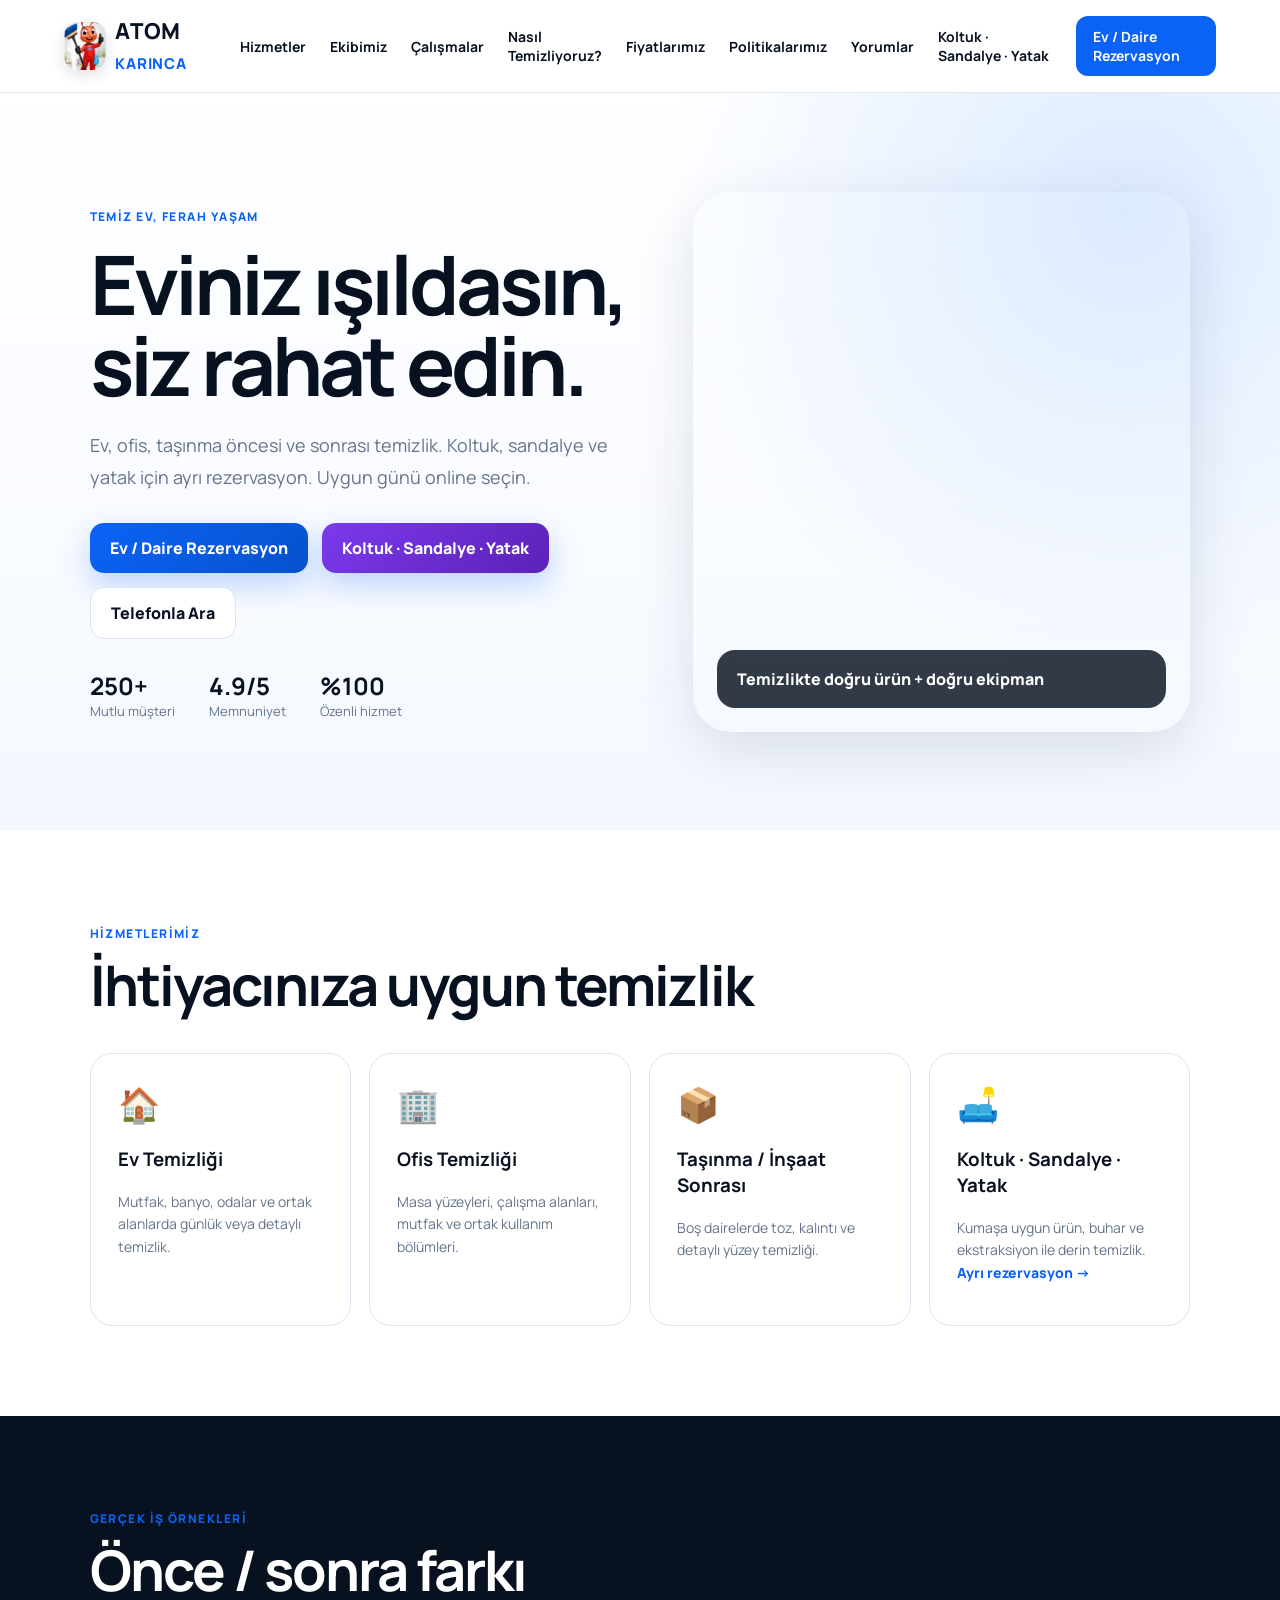
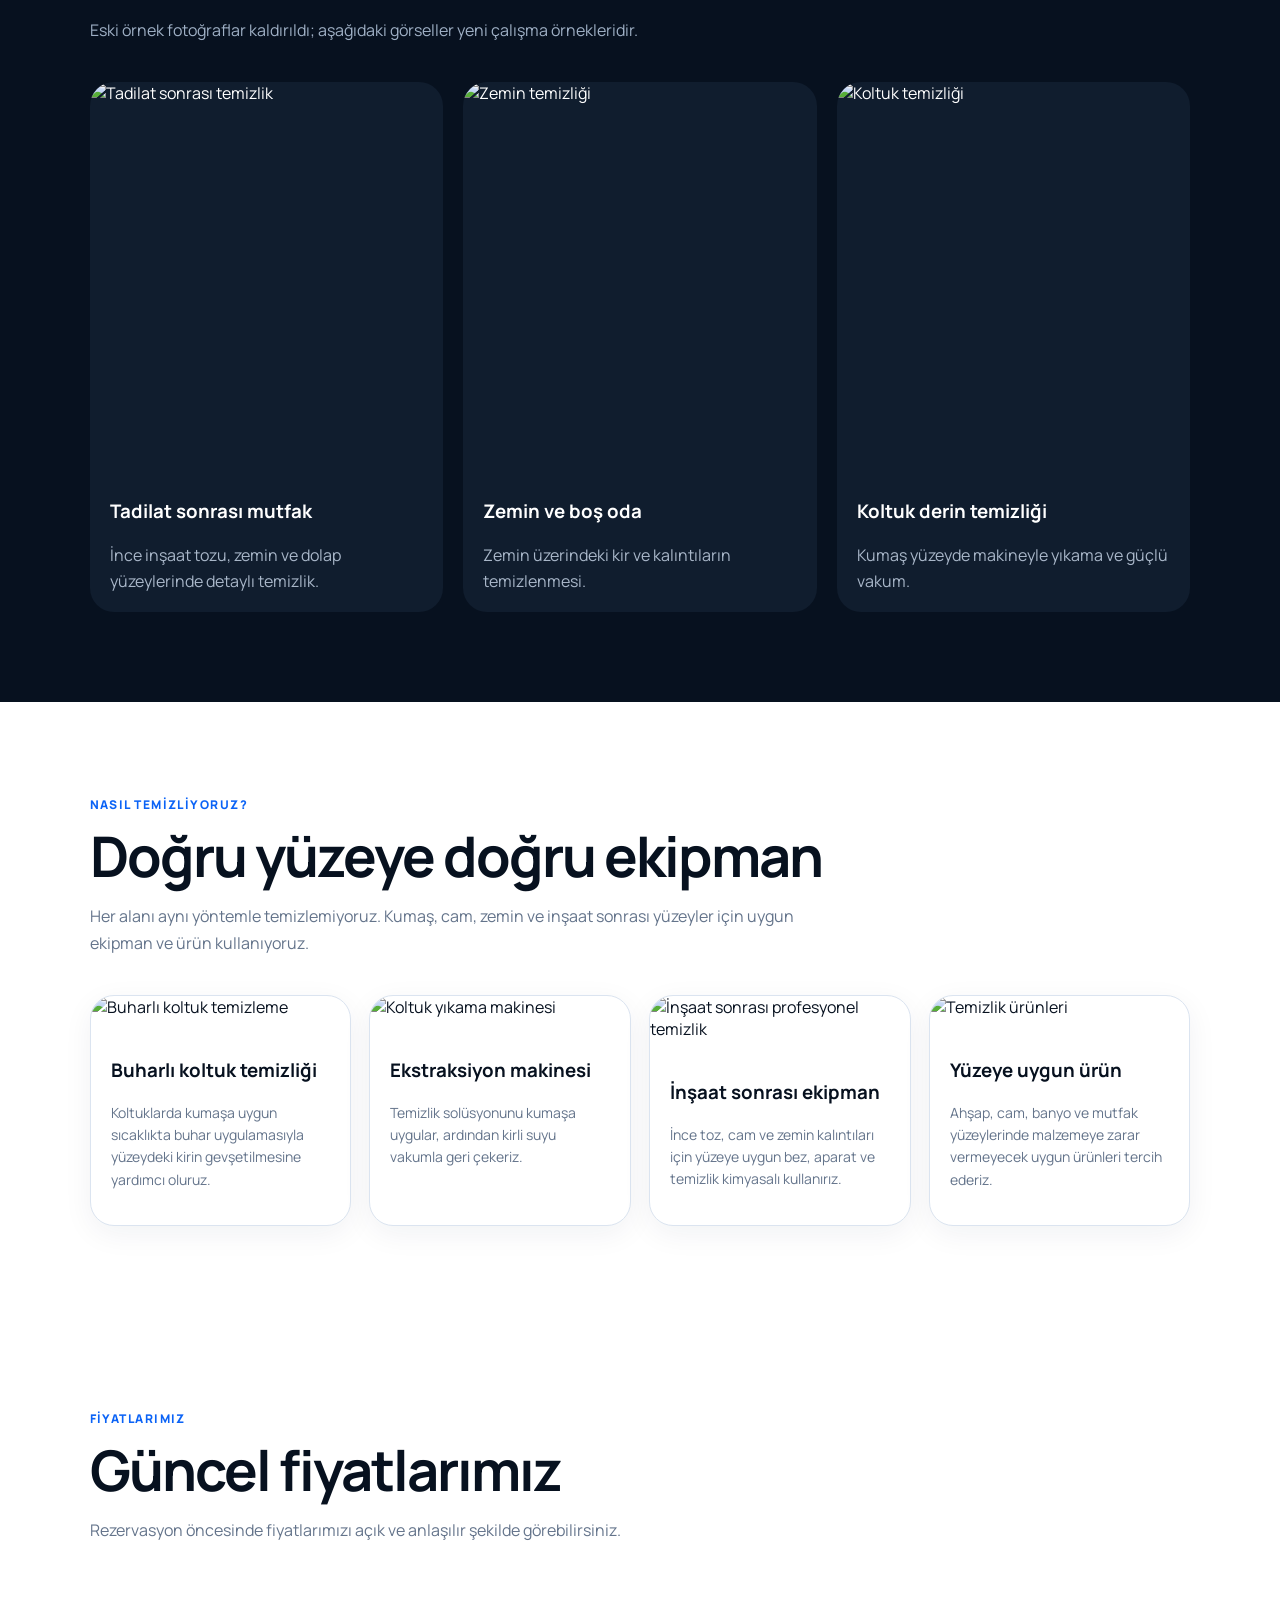
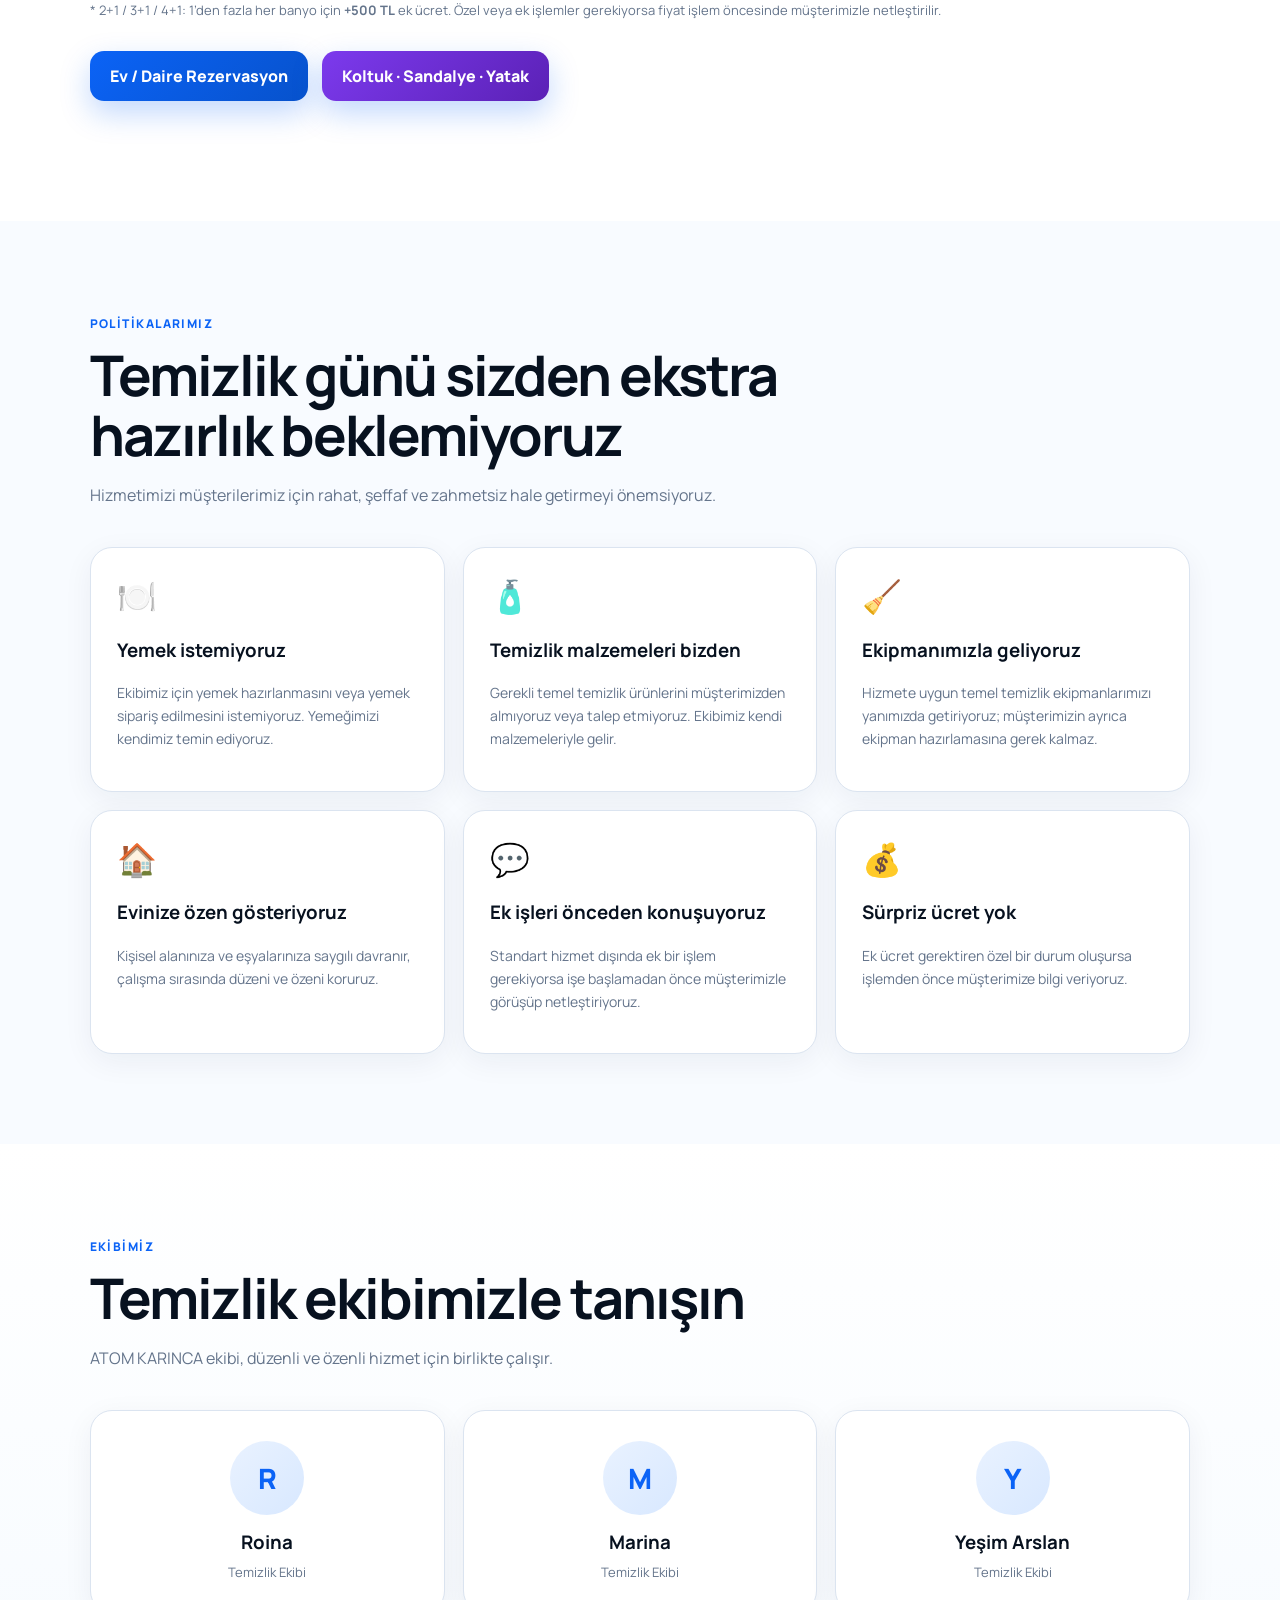
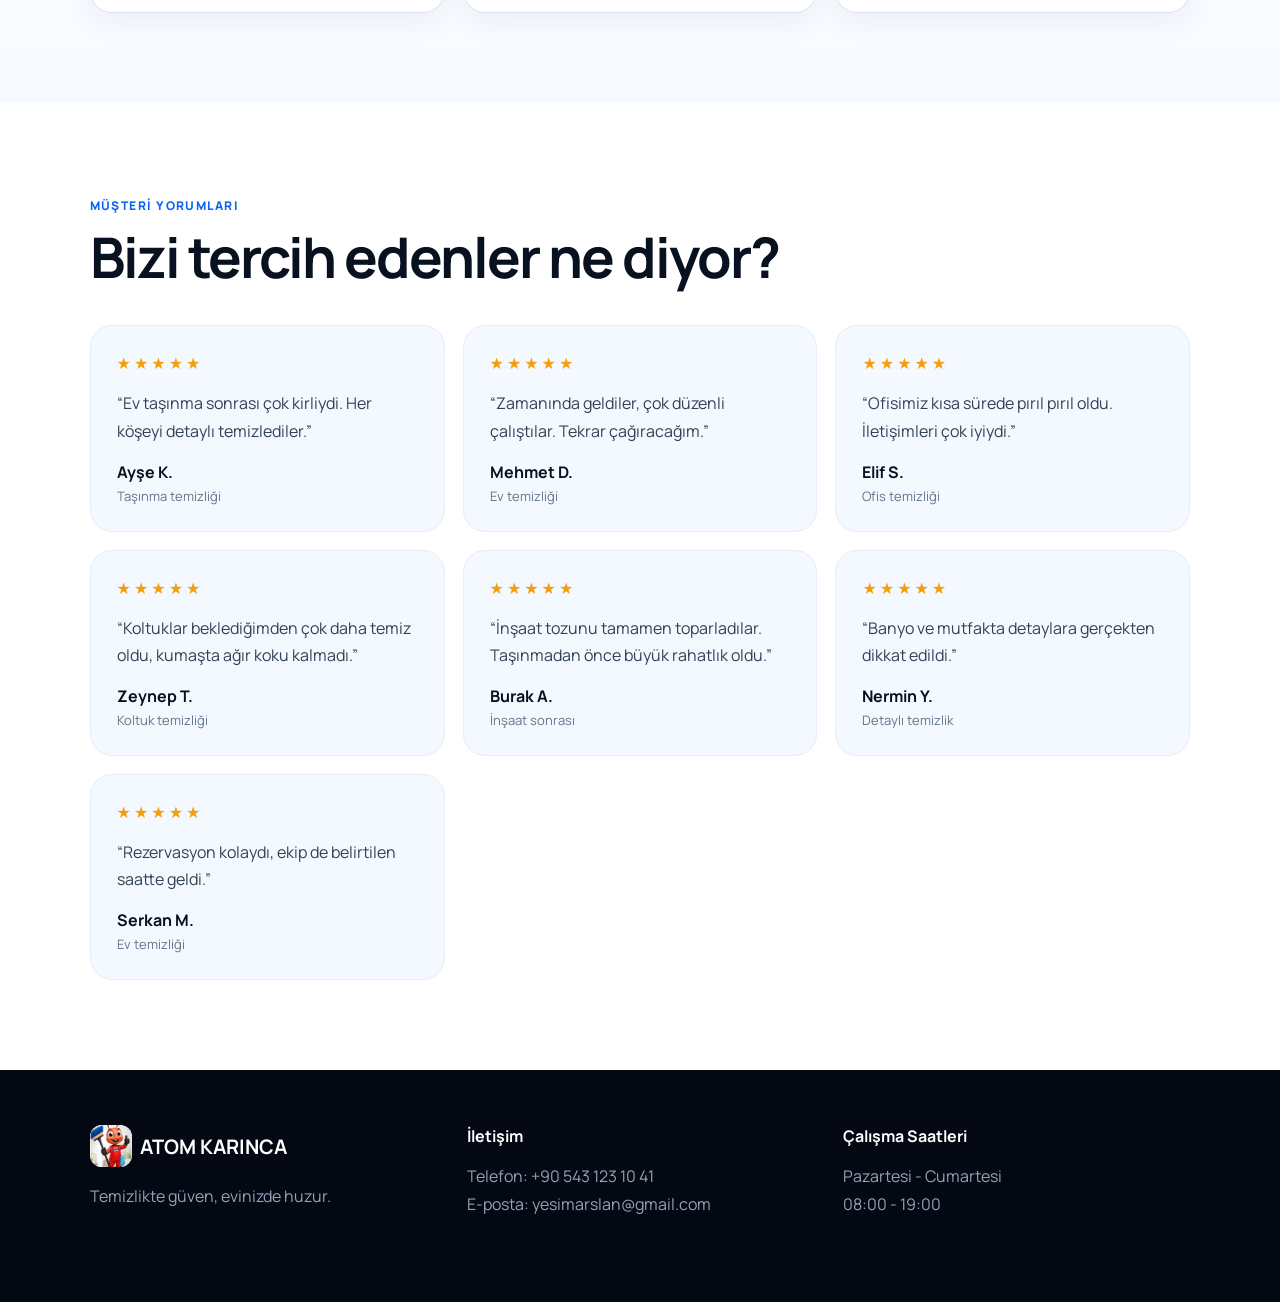
==== commit f8ee49c5: "Add files via upload new version 4" ====
--- a/index.html
+++ b/index.html
@@ -2,10 +2,7 @@
 <html lang="tr">
 <head>
 <meta charset="utf-8"><meta name="viewport" content="width=device-width,initial-scale=1">
-<title>ATOM KARINCA | Eskişehir Ev, Ofis ve Koltuk Temizliği</title>
-<meta name="description" content="Eskişehir'de profesyonel ev temizliği, ofis temizliği, taşınma sonrası temizlik ve koltuk, sandalye, yatak yıkama. Online rezervasyon, şeffaf fiyat.">
-<link rel="icon" type="image/png" href="favicon.png">
-<link rel="apple-touch-icon" href="favicon.png">
+<title>ATOM | Profesyonel Temizlik</title>
 <link rel="preconnect" href="https://fonts.googleapis.com"><link rel="preconnect" href="https://fonts.gstatic.com" crossorigin>
 <link href="https://fonts.googleapis.com/css2?family=Manrope:wght@400;500;600;700;800&display=swap" rel="stylesheet">
 <link rel="stylesheet" href="styles.css">
@@ -30,10 +27,61 @@
 <div class="hero-photo"></div>
 </section>
 
+<section class="section" id="hizmetler">
+<div class="section-head"><span class="eyebrow">Hizmetlerimiz</span><h2>İhtiyacınıza uygun temizlik</h2></div>
+<div class="cards">
+<article class="service-card"><span>🏠</span><h3>Ev Temizliği</h3><p>Mutfak, banyo, odalar ve ortak alanlarda günlük veya detaylı temizlik.</p></article>
+<article class="service-card"><span>🏢</span><h3>Ofis Temizliği</h3><p>Masa yüzeyleri, çalışma alanları, mutfak ve ortak kullanım bölümleri.</p></article>
+<article class="service-card"><span>📦</span><h3>Taşınma / İnşaat Sonrası</h3><p>Boş dairelerde toz, kalıntı ve detaylı yüzey temizliği.</p></article>
+<article class="service-card"><span>🛋️</span><h3>Koltuk · Sandalye · Yatak</h3><p>Kumaşa uygun ürün, buhar ve ekstraksiyon ile derin temizlik. <a href="mobilya-rezervasyon.html" style="color:var(--blue);font-weight:800">Ayrı rezervasyon →</a></p></article>
+</div>
+</section>
+
+<section class="section dark" id="ornekler">
+<div class="section-head"><span class="eyebrow">Gerçek iş örnekleri</span><h2>Önce / sonra farkı</h2><p>Eski örnek fotoğraflar kaldırıldı; aşağıdaki görseller yeni çalışma örnekleridir.</p></div>
+<div class="work-grid" id="dynamicGallery">
+<article class="work-card"><img src="https://kocaelidekorasyon.com.tr/wp-content/uploads/tadilat-sonrasi-temizlik-ankara-sr-temizlik-3.jpg" alt="Tadilat sonrası temizlik"><div><h3>Tadilat sonrası mutfak</h3><p>İnce inşaat tozu, zemin ve dolap yüzeylerinde detaylı temizlik.</p></div></article>
+<article class="work-card"><img src="https://www.tokattemizlik.com/trex/assets/img/hizmetler/2652721784.jpg" alt="Zemin temizliği"><div><h3>Zemin ve boş oda</h3><p>Zemin üzerindeki kir ve kalıntıların temizlenmesi.</p></div></article>
+<article class="work-card"><img src="https://www.asyakoltukyikama.com.tr/wp-content/uploads/2024/10/duzce-mahalle-koltuk-yikama.jpg" alt="Koltuk temizliği"><div><h3>Koltuk derin temizliği</h3><p>Kumaş yüzeyde makineyle yıkama ve güçlü vakum.</p></div></article>
+</div>
+</section>
+
+<section class="section" id="ekipman">
+<div class="section-head"><span class="eyebrow">Nasıl temizliyoruz?</span><h2>Doğru yüzeye doğru ekipman</h2><p>Her alanı aynı yöntemle temizlemiyoruz. Kumaş, cam, zemin ve inşaat sonrası yüzeyler için uygun ekipman ve ürün kullanıyoruz.</p></div>
+<div class="method-grid">
+<article class="method-card"><img src="https://www.ucnoktatemizlik.com/upload/icerik/buharli-kopuklu-koltuk-yikama-16226280f1f5a8.jpeg" alt="Buharlı koltuk temizleme"><div><h3>Buharlı koltuk temizliği</h3><p>Koltuklarda kumaşa uygun sıcaklıkta buhar uygulamasıyla yüzeydeki kirin gevşetilmesine yardımcı oluruz.</p></div></article>
+<article class="method-card"><img src="https://www.asyakoltukyikama.com.tr/wp-content/uploads/2024/10/duzce-mahalle-koltuk-yikama.jpg" alt="Koltuk yıkama makinesi"><div><h3>Ekstraksiyon makinesi</h3><p>Temizlik solüsyonunu kumaşa uygular, ardından kirli suyu vakumla geri çekeriz.</p></div></article>
+<article class="method-card"><img src="https://www.denizlimiratemizlik.com.tr/Resimler/insaat-sonrasi-temizlik3.jpg" alt="İnşaat sonrası profesyonel temizlik"><div><h3>İnşaat sonrası ekipman</h3><p>İnce toz, cam ve zemin kalıntıları için yüzeye uygun bez, aparat ve temizlik kimyasalı kullanırız.</p></div></article>
+<article class="method-card"><img src="https://www.klineks.com/folder/86/news/big/4-1-dort-adimda-kolay-ev-temizligi-nasil-olur.jpg" alt="Temizlik ürünleri"><div><h3>Yüzeye uygun ürün</h3><p>Ahşap, cam, banyo ve mutfak yüzeylerinde malzemeye zarar vermeyecek uygun ürünleri tercih ederiz.</p></div></article>
+</div>
+</section>
+
+
 <section class="section" id="fiyatlar">
 <div class="section-head"><span class="eyebrow">Fiyatlarımız</span><h2>Güncel fiyatlarımız</h2><p>Rezervasyon öncesinde fiyatlarımızı açık ve anlaşılır şekilde görebilirsiniz.</p></div>
 <div class="price-grid" id="dynamicPriceGrid"></div><p class="price-note">* 2+1 / 3+1 / 4+1: 1’den fazla her banyo için <strong>+500 TL</strong> ek ücret. Özel veya ek işlemler gerekiyorsa fiyat işlem öncesinde müşterimizle netleştirilir.</p>
 <div class="hero-actions"><a class="btn primary" href="rezervasyon.html">Ev / Daire Rezervasyon</a><a class="btn primary" href="mobilya-rezervasyon.html" style="background:linear-gradient(135deg,#7c3aed,#5b21b6)">Koltuk · Sandalye · Yatak</a></div></section>
+
+<section class="section policies-section" id="politikalar">
+<div class="section-head"><span class="eyebrow">Politikalarımız</span><h2>Temizlik günü sizden ekstra hazırlık beklemiyoruz</h2><p>Hizmetimizi müşterilerimiz için rahat, şeffaf ve zahmetsiz hale getirmeyi önemsiyoruz.</p></div>
+<div class="policy-grid">
+<article class="policy-card"><span>🍽️</span><h3>Yemek istemiyoruz</h3><p>Ekibimiz için yemek hazırlanmasını veya yemek sipariş edilmesini istemiyoruz. Yemeğimizi kendimiz temin ediyoruz.</p></article>
+<article class="policy-card"><span>🧴</span><h3>Temizlik malzemeleri bizden</h3><p>Gerekli temel temizlik ürünlerini müşterimizden almıyoruz veya talep etmiyoruz. Ekibimiz kendi malzemeleriyle gelir.</p></article>
+<article class="policy-card"><span>🧹</span><h3>Ekipmanımızla geliyoruz</h3><p>Hizmete uygun temel temizlik ekipmanlarımızı yanımızda getiriyoruz; müşterimizin ayrıca ekipman hazırlamasına gerek kalmaz.</p></article>
+<article class="policy-card"><span>🏠</span><h3>Evinize özen gösteriyoruz</h3><p>Kişisel alanınıza ve eşyalarınıza saygılı davranır, çalışma sırasında düzeni ve özeni koruruz.</p></article>
+<article class="policy-card"><span>💬</span><h3>Ek işleri önceden konuşuyoruz</h3><p>Standart hizmet dışında ek bir işlem gerekiyorsa işe başlamadan önce müşterimizle görüşüp netleştiriyoruz.</p></article>
+<article class="policy-card"><span>💰</span><h3>Sürpriz ücret yok</h3><p>Ek ücret gerektiren özel bir durum oluşursa işlemden önce müşterimize bilgi veriyoruz.</p></article>
+</div></section>
+
+
+<section class="section team-section" id="ekibimiz">
+<div class="section-head"><span class="eyebrow">Ekibimiz</span><h2>Temizlik ekibimizle tanışın</h2><p>ATOM KARINCA ekibi, düzenli ve özenli hizmet için birlikte çalışır.</p></div>
+<div class="team-grid" id="dynamicTeam">
+<article class="team-card"><div class="team-avatar">R</div><h3>Roina</h3><span>Temizlik Ekibi</span></article>
+<article class="team-card"><div class="team-avatar">M</div><h3>Marina</h3><span>Temizlik Ekibi</span></article>
+<article class="team-card"><div class="team-avatar">Y</div><h3>Yeşim Arslan</h3><span>Temizlik Ekibi</span></article>
+</div>
+</section>
 
 <section class="section" id="yorumlar">
 <div class="section-head"><span class="eyebrow">Müşteri yorumları</span><h2>Bizi tercih edenler ne diyor?</h2></div>
@@ -47,57 +95,6 @@
 <article><div class="stars">★★★★★</div><p>“Rezervasyon kolaydı, ekip de belirtilen saatte geldi.”</p><strong>Serkan M.</strong><span>Ev temizliği</span></article>
 </div>
 </section>
-
-<section class="section dark" id="ornekler">
-<div class="section-head"><span class="eyebrow">Gerçek iş örnekleri</span><h2>Önce / sonra farkı</h2><p>Eski örnek fotoğraflar kaldırıldı; aşağıdaki görseller yeni çalışma örnekleridir.</p></div>
-<div class="work-grid" id="dynamicGallery">
-<article class="work-card"><img src="https://kocaelidekorasyon.com.tr/wp-content/uploads/tadilat-sonrasi-temizlik-ankara-sr-temizlik-3.jpg" alt="Tadilat sonrası temizlik"><div><h3>Tadilat sonrası mutfak</h3><p>İnce inşaat tozu, zemin ve dolap yüzeylerinde detaylı temizlik.</p></div></article>
-<article class="work-card"><img src="https://www.tokattemizlik.com/trex/assets/img/hizmetler/2652721784.jpg" alt="Zemin temizliği"><div><h3>Zemin ve boş oda</h3><p>Zemin üzerindeki kir ve kalıntıların temizlenmesi.</p></div></article>
-<article class="work-card"><img src="https://www.asyakoltukyikama.com.tr/wp-content/uploads/2024/10/duzce-mahalle-koltuk-yikama.jpg" alt="Koltuk temizliği"><div><h3>Koltuk derin temizliği</h3><p>Kumaş yüzeyde makineyle yıkama ve güçlü vakum.</p></div></article>
-</div>
-</section>
-
-<section class="section" id="hizmetler">
-<div class="section-head"><span class="eyebrow">Hizmetlerimiz</span><h2>İhtiyacınıza uygun temizlik</h2></div>
-<div class="cards">
-<article class="service-card"><span>🏠</span><h3>Ev Temizliği</h3><p>Mutfak, banyo, odalar ve ortak alanlarda günlük veya detaylı temizlik.</p></article>
-<article class="service-card"><span>🏢</span><h3>Ofis Temizliği</h3><p>Masa yüzeyleri, çalışma alanları, mutfak ve ortak kullanım bölümleri.</p></article>
-<article class="service-card"><span>📦</span><h3>Taşınma / İnşaat Sonrası</h3><p>Boş dairelerde toz, kalıntı ve detaylı yüzey temizliği.</p></article>
-<article class="service-card"><span>🛋️</span><h3>Koltuk · Sandalye · Yatak</h3><p>Kumaşa uygun ürün, buhar ve ekstraksiyon ile derin temizlik. <a href="mobilya-rezervasyon.html" style="color:var(--blue);font-weight:800">Ayrı rezervasyon →</a></p></article>
-</div>
-</section>
-
-<section class="section" id="ekipman">
-<div class="section-head"><span class="eyebrow">Nasıl temizliyoruz?</span><h2>Doğru yüzeye doğru ekipman</h2><p>Her alanı aynı yöntemle temizlemiyoruz. Kumaş, cam, zemin ve inşaat sonrası yüzeyler için uygun ekipman ve ürün kullanıyoruz.</p></div>
-<div class="method-grid">
-<article class="method-card"><img src="https://www.ucnoktatemizlik.com/upload/icerik/buharli-kopuklu-koltuk-yikama-16226280f1f5a8.jpeg" alt="Buharlı koltuk temizleme"><div><h3>Buharlı koltuk temizliği</h3><p>Koltuklarda kumaşa uygun sıcaklıkta buhar uygulamasıyla yüzeydeki kirin gevşetilmesine yardımcı oluruz.</p></div></article>
-<article class="method-card"><img src="https://www.asyakoltukyikama.com.tr/wp-content/uploads/2024/10/duzce-mahalle-koltuk-yikama.jpg" alt="Koltuk yıkama makinesi"><div><h3>Ekstraksiyon makinesi</h3><p>Temizlik solüsyonunu kumaşa uygular, ardından kirli suyu vakumla geri çekeriz.</p></div></article>
-<article class="method-card"><img src="https://www.denizlimiratemizlik.com.tr/Resimler/insaat-sonrasi-temizlik3.jpg" alt="İnşaat sonrası profesyonel temizlik"><div><h3>İnşaat sonrası ekipman</h3><p>İnce toz, cam ve zemin kalıntıları için yüzeye uygun bez, aparat ve temizlik kimyasalı kullanırız.</p></div></article>
-<article class="method-card"><img src="https://www.klineks.com/folder/86/news/big/4-1-dort-adimda-kolay-ev-temizligi-nasil-olur.jpg" alt="Temizlik ürünleri"><div><h3>Yüzeye uygun ürün</h3><p>Ahşap, cam, banyo ve mutfak yüzeylerinde malzemeye zarar vermeyecek uygun ürünleri tercih ederiz.</p></div></article>
-</div>
-</section>
-
-<section class="section policies-section" id="politikalar">
-<div class="section-head"><span class="eyebrow">Politikalarımız</span><h2>Temizlik günü sizden ekstra hazırlık beklemiyoruz</h2><p>Hizmetimizi müşterilerimiz için rahat, şeffaf ve zahmetsiz hale getirmeyi önemsiyoruz.</p></div>
-<div class="policy-grid">
-<article class="policy-card"><span>🍽️</span><h3>Yemek istemiyoruz</h3><p>Ekibimiz için yemek hazırlanmasını veya yemek sipariş edilmesini istemiyoruz. Yemeğimizi kendimiz temin ediyoruz.</p></article>
-<article class="policy-card"><span>🧴</span><h3>Temizlik malzemeleri bizden</h3><p>Gerekli temel temizlik ürünlerini müşterimizden almıyoruz veya talep etmiyoruz. Ekibimiz kendi malzemeleriyle gelir.</p></article>
-<article class="policy-card"><span>🧹</span><h3>Ekipmanımızla geliyoruz</h3><p>Hizmete uygun temel temizlik ekipmanlarımızı yanımızda getiriyoruz; müşterimizin ayrıca ekipman hazırlamasına gerek kalmaz.</p></article>
-<article class="policy-card"><span>🏠</span><h3>Evinize özen gösteriyoruz</h3><p>Kişisel alanınıza ve eşyalarınıza saygılı davranır, çalışma sırasında düzeni ve özeni koruruz.</p></article>
-<article class="policy-card"><span>💬</span><h3>Ek işleri önceden konuşuyoruz</h3><p>Standart hizmet dışında ek bir işlem gerekiyorsa işe başlamadan önce müşterimizle görüşüp netleştiriyoruz.</p></article>
-<article class="policy-card"><span>💰</span><h3>Sürpriz ücret yok</h3><p>Ek ücret gerektiren özel bir durum oluşursa işlemden önce müşterimize bilgi veriyoruz.</p></article>
-</div></section>
-
-<section class="section team-section" id="ekibimiz">
-<div class="section-head"><span class="eyebrow">Ekibimiz</span><h2>Temizlik ekibimizle tanışın</h2><p>ATOM KARINCA ekibi, düzenli ve özenli hizmet için birlikte çalışır.</p></div>
-<div class="team-grid" id="dynamicTeam">
-<article class="team-card"><div class="team-avatar">R</div><h3>Roina</h3><span>Temizlik Ekibi</span></article>
-<article class="team-card"><div class="team-avatar">M</div><h3>Marina</h3><span>Temizlik Ekibi</span></article>
-<article class="team-card"><div class="team-avatar">Y</div><h3>Yeşim Arslan</h3><span>Temizlik Ekibi</span></article>
-</div>
-</section>
-
-
 </main>
 
 <footer>
